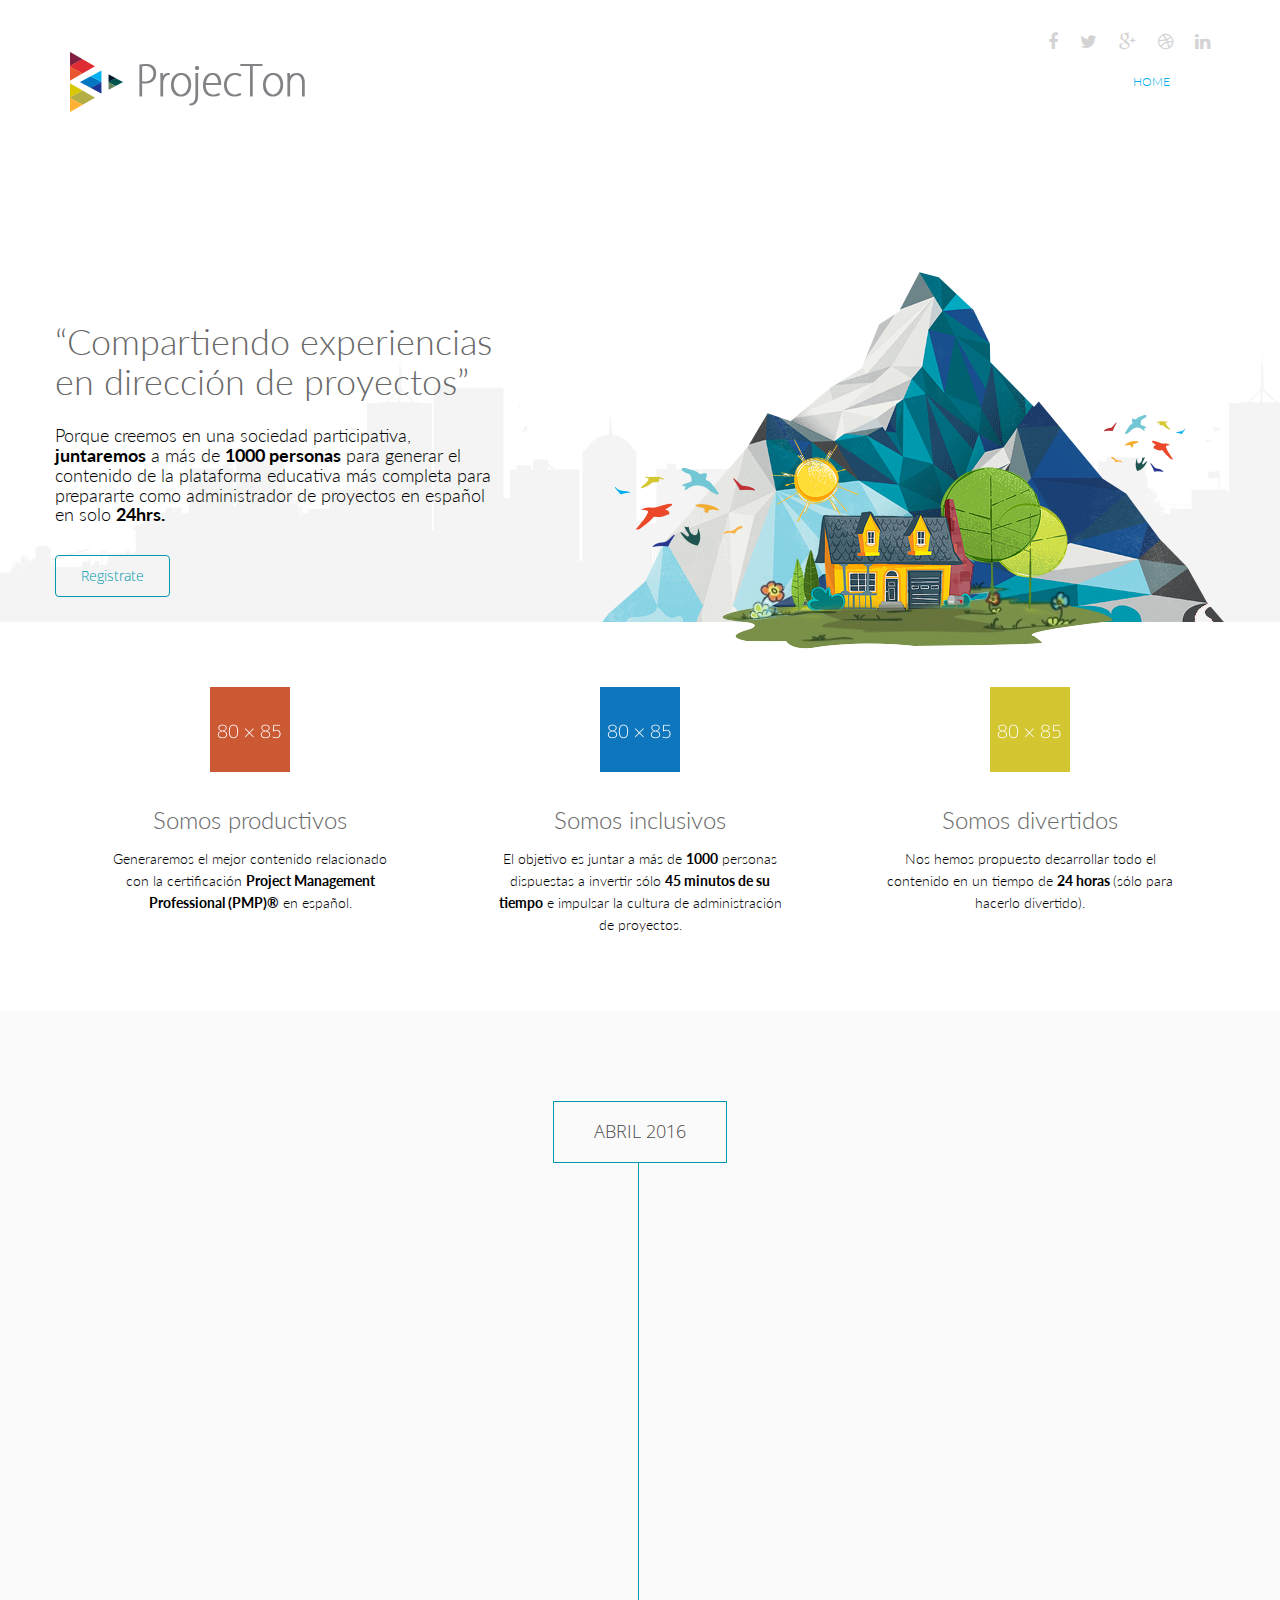
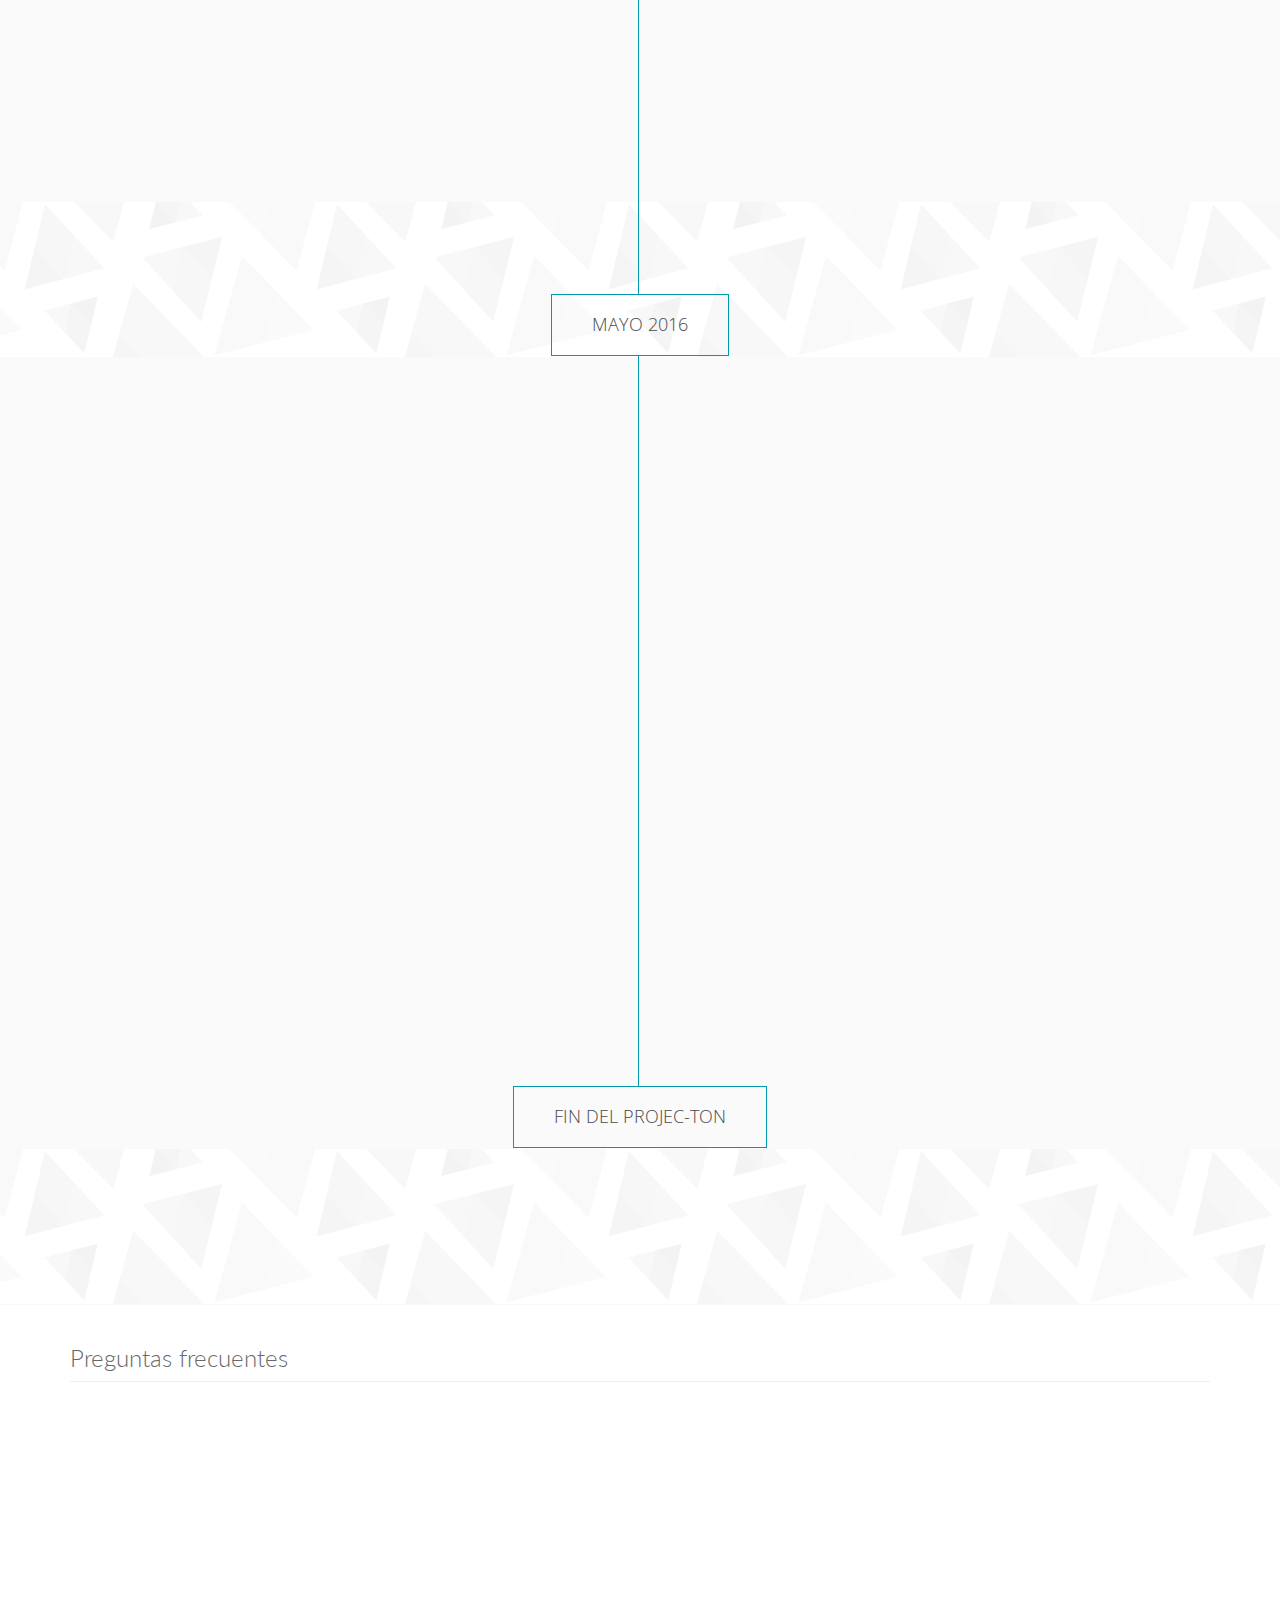
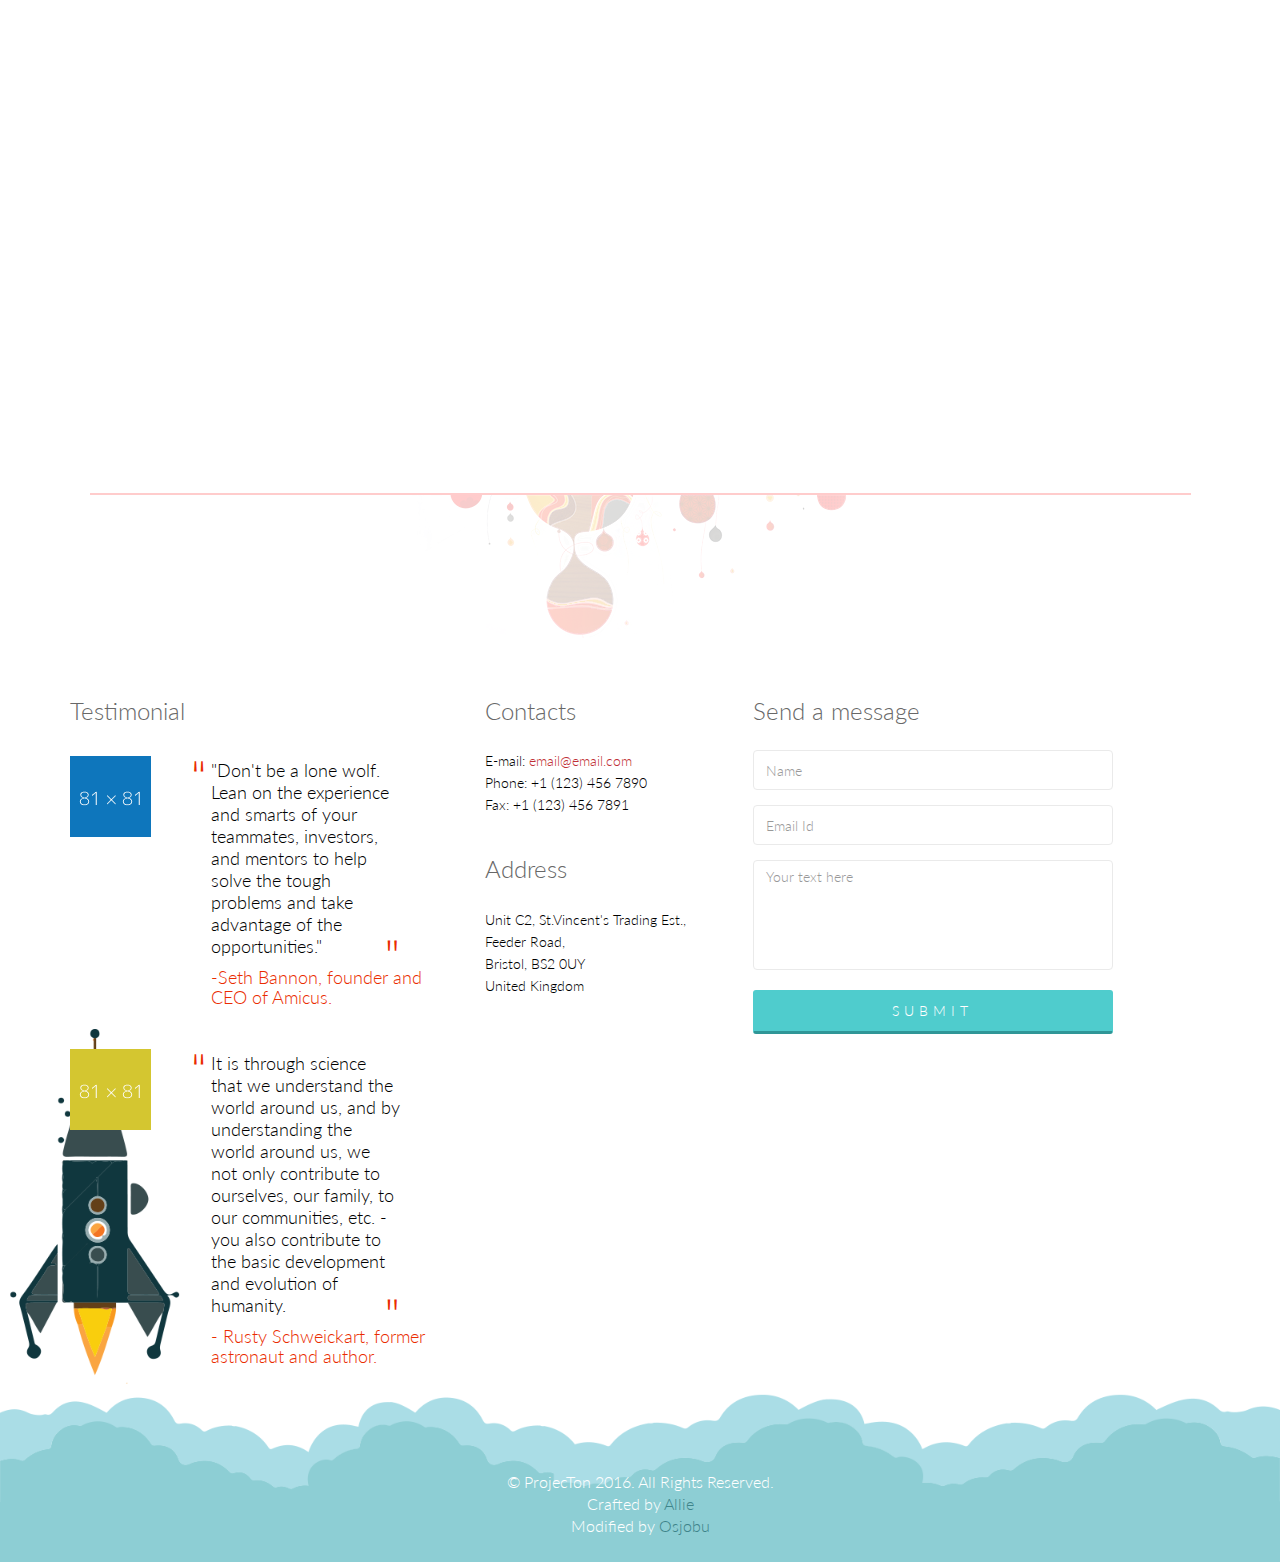
==== index.html @ 8c473dfb "Preparando la página inicial." ====
<!DOCTYPE html>
<html lang="en">
<head>
    <meta charset="utf-8">
    <meta name="viewport" content="width=device-width, initial-scale=1.0">
    <meta name="description" content="">
    <meta name="author" content="">
    
    <script>
  window.fbAsyncInit = function() {
    FB.init({
      appId      : '1522988117993830',
      xfbml      : true,
      version    : 'v2.5'
    });
  };
  (function(d, s, id){
     var js, fjs = d.getElementsByTagName(s)[0];
     if (d.getElementById(id)) {return;}
     js = d.createElement(s); js.id = id;
     js.src = "//connect.facebook.net/en_US/sdk.js";
     fjs.parentNode.insertBefore(js, fjs);
   }(document, 'script', 'facebook-jssdk'));
	</script>
	<!-- share -->
	<meta property="fb:app_id" content="1522988117993830"/> 
	<meta property="og:url" content="http://projecton.getsir.mx"/>
	<meta property="og:type" content="article" />
	<meta property="og:description" content="Porque creemos en una sociedad participativa, juntaremos a más de 1000 personas para generar el contenido de la plataforma educativa más completa para prepararte como administrador de proyectos en español en solo 24hrs." />
	<meta property="og:site_name" content="ProjecTon" />
	<meta property="og:title" content="ProjecTon Compartiendo experiencias en dirección de proyectos."/>
	<meta property="og:image" content="http://projecton.getsir.mx/images/logo.png" />
	
	<!-- Twitter Summary Card -->
	<meta name="twitter:card" content="summary_large_image"/>
	<meta name="twitter:site" content="@getsir">
	<meta name="twitter:creator" content="@getsir"/>
	<meta name="twitter:url" content="http://projecton.getsir.mx"/>
	<meta name="twitter:title" content="ProjecTon Compartiendo experiencias en dirección de proyectos."/>
	<meta name="twitter:description" content="Porque creemos en una sociedad participativa, juntaremos a más de 1000 personas para generar el contenido de la plataforma educativa más completa para prepararte como administrador de proyectos en español en solo 24hrs."/>
	<meta name="twitter:image" content="http://projecton.getsir.mx/images/logo.png"/>
    
    <title>ProjecTon</title>
    <link href="css/bootstrap.min.css" rel="stylesheet">
    <link href="css/font-awesome.min.css" rel="stylesheet">
    <link href="css/animate.min.css" rel="stylesheet"> 
    <link href="css/lightbox.css" rel="stylesheet"> 
	<link href="css/main.css" rel="stylesheet">
	<link href="css/responsive.css" rel="stylesheet">

    <!--[if lt IE 9]>
	    <script src="js/html5shiv.js"></script>
	    <script src="js/respond.min.js"></script>
    <![endif]-->       
    <link rel="shortcut icon" href="images/ico/favicon.ico">
    <link rel="apple-touch-icon-precomposed" sizes="144x144" href="images/ico/apple-touch-icon-144-precomposed.png">
    <link rel="apple-touch-icon-precomposed" sizes="114x114" href="images/ico/apple-touch-icon-114-precomposed.png">
    <link rel="apple-touch-icon-precomposed" sizes="72x72" href="images/ico/apple-touch-icon-72-precomposed.png">
    <link rel="apple-touch-icon-precomposed" href="images/ico/apple-touch-icon-57-precomposed.png">
</head><!--/head-->

<body>
<script>
  (function(i,s,o,g,r,a,m){i['GoogleAnalyticsObject']=r;i[r]=i[r]||function(){
  (i[r].q=i[r].q||[]).push(arguments)},i[r].l=1*new Date();a=s.createElement(o),
  m=s.getElementsByTagName(o)[0];a.async=1;a.src=g;m.parentNode.insertBefore(a,m)
  })(window,document,'script','https://www.google-analytics.com/analytics.js','ga');

  ga('create', 'UA-68054907-4', 'auto');
  ga('send', 'pageview');

</script>
	<header id="header">      
        <div class="container">
            <div class="row">
                <div class="col-sm-12 overflow">
                   <div class="social-icons pull-right">
                        <ul class="nav nav-pills">
                            <li><a href=""><i class="fa fa-facebook"></i></a></li>
                            <li><a href=""><i class="fa fa-twitter"></i></a></li>
                            <li><a href=""><i class="fa fa-google-plus"></i></a></li>
                            <li><a href=""><i class="fa fa-dribbble"></i></a></li>
                            <li><a href=""><i class="fa fa-linkedin"></i></a></li>
                        </ul>
                    </div> 
                </div>
             </div>
        </div>
        <div class="navbar navbar-inverse" role="banner">
            <div class="container">
                <div class="navbar-header">
                    <button type="button" class="navbar-toggle" data-toggle="collapse" data-target=".navbar-collapse">
                        <span class="sr-only">Toggle navigation</span>
                        <span class="icon-bar"></span>
                        <span class="icon-bar"></span>
                        <span class="icon-bar"></span>
                    </button>

                    <a class="navbar-brand" href="index.html">
                    	<h1><img src="images/logo.png" alt="logo"></h1>
                    </a>
                    
                </div>
                <div class="collapse navbar-collapse">
                    <ul class="nav navbar-nav navbar-right">
                        <li class="active"><a href="index.html">Home</a></li>
                        <!-- <li class="dropdown"><a href="#">Pages <i class="fa fa-angle-down"></i></a>
                            <ul role="menu" class="sub-menu">
                                <li><a href="aboutus.html">About</a></li>
                                <li><a href="aboutus2.html">About 2</a></li>
                                <li><a href="service.html">Services</a></li>
                                <li><a href="pricing.html">Pricing</a></li>
                                <li><a href="contact.html">Contact us</a></li>
                                <li><a href="contact2.html">Contact us 2</a></li>
                                <li><a href="404.html">404 error</a></li>
                                <li><a href="coming-soon.html">Coming Soon</a></li>
                            </ul>
                        </li>   -->                  
                        <!-- <li class="dropdown"><a href="blog.html">Blog <i class="fa fa-angle-down"></i></a>
                            <ul role="menu" class="sub-menu">
                                <li><a href="blog.html">Blog Default</a></li>
                                <li><a href="blogtwo.html">Timeline Blog</a></li>
                                <li><a href="blogone.html">2 Columns + Right Sidebar</a></li>
                                <li><a href="blogthree.html">1 Column + Left Sidebar</a></li>
                                <li><a href="blogfour.html">Blog Masonary</a></li>
                                <li><a href="blogdetails.html">Blog Details</a></li>
                            </ul>
                        </li> -->
                        <!-- <li class="dropdown"><a href="portfolio.html">Portfolio <i class="fa fa-angle-down"></i></a>
                            <ul role="menu" class="sub-menu">
                                <li><a href="portfolio.html">Portfolio Default</a></li>
                                <li><a href="portfoliofour.html">Isotope 3 Columns + Right Sidebar</a></li>
                                <li><a href="portfolioone.html">3 Columns + Right Sidebar</a></li>
                                <li><a href="portfoliotwo.html">3 Columns + Left Sidebar</a></li>
                                <li><a href="portfoliothree.html">2 Columns</a></li>
                                <li><a href="portfolio-details.html">Portfolio Details</a></li>
                            </ul>
                        </li>     -->                     
                        <!--  <li><a href="shortcodes.html ">Shortcodes</a></li>-->                    
                    </ul>
                </div>
               <!--   <div class="search">
                    <form role="form">
                        <i class="fa fa-search"></i>
                        <div class="field-toggle">
                            <input type="text" class="search-form" autocomplete="off" placeholder="Search">
                        </div>
                    </form>
                </div>-->
            </div>
        </div>
    </header>
    <!--/#header-->

    <section id="home-slider">
        <div class="container">
            <div class="row">
                <div class="main-slider">
                    <div class="slide-text">
                        <h1>“Compartiendo experiencias en dirección de proyectos”</h1>
                        <h3>Porque creemos en una sociedad participativa,  <strong>juntaremos</strong> a más de <strong>1000 personas</strong> para generar el contenido de la plataforma educativa más completa para prepararte como administrador de proyectos en español en solo <strong>24hrs.</strong></h3>
                        <a href="http://getsir.mx/go/projecton" target="_blank" class="btn btn-common">Registrate</a>
                    </div>
                    <img src="images/home/slider/hill.png" class="slider-hill" alt="slider image">
                    <img src="images/home/slider/house.png" class="slider-house" alt="slider image">
                    <img src="images/home/slider/sun.png" class="slider-sun" alt="slider image">
                    <img src="images/home/slider/birds1.png" class="slider-birds1" alt="slider image">
                    <img src="images/home/slider/birds2.png" class="slider-birds2" alt="slider image">
                </div>
            </div>
        </div>
        <div class="preloader"><i class="fa fa-sun-o fa-spin"></i></div>
    </section>
    <!--/#home-slider-->

    <section id="services">
        <div class="container">
            <div class="row">
                <div class="col-sm-4 text-center padding wow fadeIn" data-wow-duration="1000ms" data-wow-delay="300ms">
                    <div class="single-service">
                        <div class="wow scaleIn" data-wow-duration="500ms" data-wow-delay="300ms">
                            <img src="images/home/icon1.png" alt="">
                        </div>
                        <h2>Somos productivos</h2>
                        <p>Generaremos el mejor contenido relacionado con la certificación <strong>Project Management Professional (PMP)®</strong> en español.</p>
                    </div>
                </div>
                <div class="col-sm-4 text-center padding wow fadeIn" data-wow-duration="1000ms" data-wow-delay="600ms">
                    <div class="single-service">
                        <div class="wow scaleIn" data-wow-duration="500ms" data-wow-delay="600ms">
                            <img src="images/home/icon2.png" alt="">
                        </div>
                        <h2>Somos inclusivos</h2>
                        <p>El objetivo es juntar a más de <strong>1000</strong> personas dispuestas a invertir sólo <strong>45 minutos de su tiempo</strong> e impulsar la cultura de administración de proyectos.</p>
                    </div>
                </div>
                <div class="col-sm-4 text-center padding wow fadeIn" data-wow-duration="1000ms" data-wow-delay="900ms">
                    <div class="single-service">
                        <div class="wow scaleIn" data-wow-duration="500ms" data-wow-delay="900ms">
                            <img src="images/home/icon3.png" alt="">
                        </div>
                        <h2>Somos divertidos</h2>
                        <p>Nos hemos propuesto desarrollar todo el contenido en un tiempo de <strong>24 horas </strong>(sólo para hacerlo divertido).</p>
                    </div>
                </div>
            </div>
        </div>
    </section>
    <!--/#services-->


	<section id="action" class="responsive">
        <div class="vertical-center">
             <div class="container">
					<div class="row">
	                <div class="timeline-blog overflow padding-top">
	                    <div class="timeline-date text-center">
	                        <a href="#" class="btn btn-common uppercase">ABRIL 2016</a>
	                    </div>
	                    <div class="timeline-divider overflow padding-bottom">
	                        <div class="col-sm-6 padding-right arrow-right wow fadeInLeft animated animated" data-wow-duration="1000ms" data-wow-delay="300ms" style="visibility: visible; animation-duration: 1000ms; animation-delay: 300ms; animation-name: fadeInLeft;">
	                            <div class="single-blog timeline">
	                                <div class="single-blog-wrapper">
	                                    <div class="post-thumb">
	                                        <img src="images/blog/timeline/1.jpg" class="img-responsive" alt="">
	                                        <div class="post-overlay">
	                                           <span class="uppercase"><a href="#">14 <br><small>Feb</small></a></span>
	                                       </div>
	                                    </div>
	                                </div>
	                                <div class="post-content overflow">
	                                    <h2 class="post-title bold"><a  href="http://getsir.mx/go/projecton" target="_blank">1.- REALIZA TU REGISTRO.</a></h2>
	                                    <h3 class="post-author">Registrate.</h3>
	                                    <p>Es necesario que te registres para contabilizar a todos los participantes y poder hacer que este evento sea extraordinario.</p>
	                                    <p>El registro lo puedes realizar apartir del <strong>15 al 30 de Abril</strong> del 2016.</p>
	                                    <!-- <a href="#" class="read-more">View More</a> -->
	                                    <div class="post-bottom overflow">
	                                    	<h3 class="post-author"><a href="http://getsir.mx/go/projecton" target="_blank">Utiliza el formulario de registro.</a></h3>
	                                    </div>
	                                </div>
	                            </div>
	                        </div>
	                        <div class="col-sm-6 padding-left padding-top arrow-left wow fadeInRight animated animated" data-wow-duration="1000ms" data-wow-delay="300ms" style="visibility: visible; animation-duration: 1000ms; animation-delay: 300ms; animation-name: fadeInRight;">
	                            <div class="single-blog timeline">
	                                <div class="single-blog-wrapper">
	                                    <div class="post-thumb">
	                                        <img src="images/blog/timeline/2.jpg" class="img-responsive" alt="">
	                                        <div class="post-overlay">
	                                           <span class="uppercase"><a href="#">14 <br><small>Feb</small></a></span>
	                                       </div>
	                                    </div>
	                                </div>
	                                <div class="post-content overflow">
	                                    <h2 class="post-title bold">2.- REVISA TU CORREO ELECTRÓNICO.</h2>
	                                    <h3 class="post-author">Investiga y prepara tu tema.</h3>
	                                    <p>Por medio del correo electrónico que proporcionaste, recibiras la <strong>asignación de tu tema</strong>. </p>
	                                    <p>No te preocupes, los temas son muy cortos ya que somos una comunidad muy grande y no necesitarás más de 45 minutos para <strong>investigarlo</strong>, <strong>resumirlo</strong> y <strong>desarrollarlo</strong> con tus propias palabras.</p>
	                                    <div class="post-bottom overflow">
											<a href="#" class="read-more">Aquí puedes consultar todos los temas.</a>
	                                    </div>
	                                </div>
	                            </div>
	                        </div>
	                        <!-- <div class="col-sm-6 padding-right arrow-right wow fadeInLeft animated animated" data-wow-duration="1000ms" data-wow-delay="300ms" style="visibility: visible; animation-duration: 1000ms; animation-delay: 300ms; animation-name: fadeInLeft;">
	                            <div class="single-blog timeline">
	                                <div class="single-blog-wrapper">
	                                    <div class="post-thumb">
	                                        <iframe src="https://player.vimeo.com/video/95995577"></iframe>
	                                    </div>
	                                </div>
	                                <div class="post-content overflow">
	                                    <h2 class="post-title bold"><a href="blogdetails.html">Advanced business cards design</a></h2>
	                                    <h3 class="post-author"><a href="#">Posted by micron News</a></h3>
	                                    <p>Duis autem vel eum iriure dolor in hendrerit in vulputate velit esse molestie consequat, vel illum dolore eu feugiat nulla facilisis at vero eros et accumsan et iusto odio dignissim qui blandit praesent luptatum zzril delenit augue duis dolore te feugait nulla facilisi. Nam liber [...]</p>
	                                    <a href="#" class="read-more">View More</a>
	                                    <div class="post-bottom overflow">
	                                        <span class="post-date pull-left">February 11, 2014</span>
	                                        <span class="comments-number pull-right"><a href="#">3 comments</a></span>
	                                    </div>
	                                </div>
	                            </div>
	                        </div>-->
	                    </div>
	                </div>
	                <div class="timeline-blog overflow">
	                    <div class="timeline-date text-center">
	                        <a href="" class="btn btn-common uppercase">MAYO 2016</a>
	                    </div>
	                    <div class="timeline-divider overflow padding-bottom">
	                        <div class="col-sm-6 padding-right arrow-right wow fadeInLeft animated" data-wow-duration="1000ms" data-wow-delay="300ms" style="visibility: hidden; animation-duration: 1000ms; animation-delay: 300ms; animation-name: none;">
	                            <div class="single-blog timeline">
	                                <div class="single-blog-wrapper">
	                                    <div class="post-thumb">
	                                        <img src="images/blog/timeline/3.jpg" class="img-responsive" alt="">
	                                        <div class="post-overlay">
	                                           <span class="uppercase"><a href="#">14 <br><small>Feb</small></a></span>
	                                       </div>
	                                    </div>
	                                </div>
	                                <div class="post-content overflow">
	                                    <h2 class="post-title bold">3.- REALIZA UNA SIMULACIÓN</h2>
	                                    <h3 class="post-author">Preparate.</h3>
	                                    <p>Por medio del correo electrónico se te proporcionará una url que te permitirá ingresar en los campos correspondientes tu investigación.</strong>. </p>
	                                    <p>Esto es para que el día de la carga de información por todos los participantes puedan hacerlo en el menor tiempo posible. <strong>Recuerda que nuestro reto es hacerlo en 24 horas.</strong></p>
	                                    <div class="post-bottom overflow">
											<a href="#" class="read-more">Platicame más.</a>
	                                    </div>
	                                </div>
	                            </div>
	                        </div>
	                        <div class="col-sm-6 padding-left padding-top arrow-left wow fadeInRight animated" data-wow-duration="1000ms" data-wow-delay="300ms" style="visibility: hidden; animation-duration: 1000ms; animation-delay: 300ms; animation-name: none;">
	                            <div class="single-blog timeline">
	                                <div class="single-blog-wrapper">
	                                    <div class="post-thumb">
	                                        <img src="images/blog/timeline/4.jpg" class="img-responsive" alt="">
	                                        <div class="post-overlay">
	                                           <span class="uppercase"><a href="#">14 <br><small>Feb</small></a></span>
	                                       </div>
	                                    </div>
	                                </div>
	                               <div class="post-content overflow">
	                                    <h2 class="post-title bold">4.- EL GRAN DÍA LELGO.</h2>
	                                    <h3 class="post-author">Registra tu trabajo en la plataforma.</h3>
	                                    <p>En este momento el tiempo empezará a correr y la plataforma estará abierta para que registres tu trabajo justo como lo hiciste en la simulación.</p>
	                                    <p>Ahora es momento de celebrar y pasar a la historia.</p>
	                                    <div class="post-bottom overflow">
											<a href="#" class="read-more">Ahora formas parte de la comunidad más importante de administración de proyectos en español.</a>
	                                    </div>
	                                </div>
	                            </div>
	                        </div>
	                    </div>
	                    <div class="timeline-date text-center">
	                        <a href="#" class="btn btn-common">FIN DEL PROJEC-TON</a>
	                    </div>
	                </div>
            </div>
            </div>
        </div>
   </section>
   
   
    <section id="action" class="responsive">
        <div class="vertical-center">
             <div class="container">
                <div class="row">
                    <div class="action take-tour">
                        <div class="col-sm-7 wow fadeInLeft" data-wow-duration="500ms" data-wow-delay="300ms">
                            <h1 class="title">Little things make big things happen</h1>
                            <p>A responsive, retina-ready &amp; wide multipurpose template.</p>
                        </div>
                        <div class="col-sm-5 text-center wow fadeInRight" data-wow-duration="500ms" data-wow-delay="300ms">
                            <div class="tour-button">
                                <a href="http://getsir.mx/go/projecton" target="_blank" class="btn btn-common">QUIERO UNIRME</a>
                             </div>
                        </div>
                    </div>
                </div>
            </div>
        </div>
   </section>
    <!--/#action-->

    <section id="features">
        <div class="container">
        <div id="feature-container">
                <div class="row">
                    <div class="col-md-12">
                        <h2 class="page-header">Preguntas frecuentes</h2>
                    </div>
                    <div class="col-sm-3 wow fadeInUp animated" data-wow-duration="500ms" data-wow-delay="300ms" style="visibility: visible; animation-duration: 500ms; animation-delay: 300ms; animation-name: fadeInUp;">
                        <div class="feature-inner">
                            <div class="icon-wrapper">
                                <i class="fa fa-2x fa-comments-o"></i>
                            </div>
                            <h2>¿Necesito estar certificado como PMP®?</h2>
                            <p><strong>No,</strong> por eso te queremos ayudar y cuando te certifiques avisanos!</p>
                        </div>
                    </div>
                    <div class="col-sm-3 wow fadeInUp animated" data-wow-duration="500ms" data-wow-delay="600ms" style="visibility: visible; animation-duration: 500ms; animation-delay: 600ms; animation-name: fadeInUp;">
                        <div class="feature-inner">
                            <div class="icon-wrapper">
                                <i class="fa fa-2x fa-comments-o"></i>
                            </div>
                            <h2>Yo ya estoy certificado ¿puedo participar?</h2>
                            <p><strong>Por supuesto,</strong> necesitamos gente como tu que tiene la experiencia y que desea aportar conocimientos.</p>
                        </div>
                    </div>
                    <div class="col-sm-3 wow fadeInUp animated" data-wow-duration="500ms" data-wow-delay="900ms" style="visibility: visible; animation-duration: 500ms; animation-delay: 900ms; animation-name: fadeInUp;">
                        <div class="feature-inner">
                            <div class="icon-wrapper">
                                <i class="fa fa-2x fa-comments-o"></i>
                            </div>
                            <h2>¿Cuánto cuesta registarme?</h2>
                            <p><strong>Es gratis,</strong> lo importante es generar una comunidad activa realacionada con la administración de proyectos.</p>
                        </div>
                    </div>
                    <div class="col-sm-3 wow fadeInUp animated" data-wow-duration="500ms" data-wow-delay="1200ms" style="visibility: visible; animation-duration: 500ms; animation-delay: 1200ms; animation-name: fadeInUp;">
                        <div class="feature-inner">
                            <div class="icon-wrapper">
                                <i class="fa fa-2x fa-star-o"></i>
                            </div>
                            <h2>¿Recibiré reconocimiento?</h2>
                            <p><strong>Claro que sí</strong> para eso pedimos tus datos. Tu trabajo llevara tu nombre y serás parte de la comunidad.</p>
                        </div>
                    </div>                        
                </div>
            </div>
        </div>
    </section>
     <!--/#features-->

    <section id="clients">
        <div class="container">
            <div class="row">
                <div class="col-sm-12">
                    <div class="clients text-center wow fadeInUp" data-wow-duration="500ms" data-wow-delay="300ms">
                        <p><img src="images/home/clients.png" class="img-responsive" alt=""></p>
                        <h1 class="title">Conoce a detalle que es <strong>ProjecTon</strong></h1>
                        <p>"You should make something. You should bring something into the world that wasn't in the world before. It doesn't matter what it is. It doesn't matter if it's a table or a film or gardening-everyone should create. You should do something, then sit back and say, 'I did that." - Ricky Gervais.</p>
                    </div>
                    <!-- 
                    <div class="clients-logo wow fadeIn" data-wow-duration="1000ms" data-wow-delay="600ms">
                        <div class="col-xs-3 col-sm-2">
                            <a href="#"><img src="images/home/client1.png" class="img-responsive" alt=""></a>
                        </div>
                        <div class="col-xs-3 col-sm-2">
                            <a href="#"><img src="images/home/client2.png" class="img-responsive" alt=""></a>
                        </div>
                         <div class="col-xs-3 col-sm-2">
                            <a href="#"><img src="images/home/client3.png" class="img-responsive" alt=""></a>
                        </div>
                         <div class="col-xs-3 col-sm-2">
                            <a href="#"><img src="images/home/client4.png" class="img-responsive" alt=""></a>
                        </div>
                         <div class="col-xs-3 col-sm-2">
                            <a href="#"><img src="images/home/client5.png" class="img-responsive" alt=""></a>
                        </div>
                         <div class="col-xs-3 col-sm-2">
                            <a href="#"><img src="images/home/client6.png" class="img-responsive" alt=""></a>
                        </div>
                    </div> -->
                </div>
            </div>
        </div>
     </section>
    <!--/#clients-->

    <footer id="footer">
        <div class="container">
            <div class="row">
                <div class="col-sm-12 text-center bottom-separator">
                    <img src="images/home/under.png" class="img-responsive inline" alt="">
                </div>
                <div class="col-md-4 col-sm-6">
                    <div class="testimonial bottom">
                        <h2>Testimonial</h2>
                        <div class="media">
                            <div class="pull-left">
                                <a href="#"><img src="images/home/profile1.png" alt=""></a>
                            </div>
                            <div class="media-body">
                                <blockquote>"Don't be a lone wolf. Lean on the experience and smarts of your teammates, investors, and mentors to help solve the tough problems and take advantage of the opportunities."</blockquote>
                                <h3><a>-Seth Bannon, founder and CEO of Amicus.</a></h3>
                            </div>
                         </div>
                        <div class="media">
                            <div class="pull-left">
                                <a href="#"><img src="images/home/profile2.png" alt=""></a>
                            </div>
                            <div class="media-body">
                                <blockquote>It is through science that we understand the world around us, and by understanding the world around us, we not only contribute to ourselves, our family, to our communities, etc. - you also contribute to the basic development and evolution of humanity.</blockquote>
                                <h3><a href="">- Rusty Schweickart, former astronaut and author.</a></h3>
                            </div>
                        </div>   
                    </div> 
                </div>
                <div class="col-md-3 col-sm-6">
                    <div class="contact-info bottom">
                        <h2>Contacts</h2>
                        <address>
                        E-mail: <a href="mailto:someone@example.com">email@email.com</a> <br> 
                        Phone: +1 (123) 456 7890 <br> 
                        Fax: +1 (123) 456 7891 <br> 
                        </address>

                        <h2>Address</h2>
                        <address>
                        Unit C2, St.Vincent's Trading Est., <br> 
                        Feeder Road, <br> 
                        Bristol, BS2 0UY <br> 
                        United Kingdom <br> 
                        </address>
                    </div>
                </div>
                <div class="col-md-4 col-sm-12">
                    <div class="contact-form bottom">
                        <h2>Send a message</h2>
                        <form id="main-contact-form" name="contact-form" method="post" action="sendemail.php">
                            <div class="form-group">
                                <input type="text" name="name" class="form-control" required="required" placeholder="Name">
                            </div>
                            <div class="form-group">
                                <input type="email" name="email" class="form-control" required="required" placeholder="Email Id">
                            </div>
                            <div class="form-group">
                                <textarea name="message" id="message" required="required" class="form-control" rows="8" placeholder="Your text here"></textarea>
                            </div>                        
                            <div class="form-group">
                                <input type="submit" name="submit" class="btn btn-submit" value="Submit">
                            </div>
                        </form>
                    </div>
                </div>
                <div class="col-sm-12">
                    <div class="copyright-text text-center">
                        <p>&copy; ProjecTon 2016. All Rights Reserved.</p>
                        <p>Crafted by <a target="_blank" href="http://designscrazed.org/">Allie</a></p>
                        <p>Modified by <a target="_blank" href="http://getsir.mx/go/josafat">Osjobu</a></p>
                    </div>
                </div>
            </div>
        </div>
    </footer>
    <!--/#footer-->

    <script type="text/javascript" src="js/jquery.js"></script>
    <script type="text/javascript" src="js/bootstrap.min.js"></script>
    <script type="text/javascript" src="js/lightbox.min.js"></script>
    <script type="text/javascript" src="js/wow.min.js"></script>
    <script type="text/javascript" src="js/main.js"></script>   
</body>
</html>
---- css/main.css ----
/*
  Theme Name: Triangle
  Theme Uri: http://designscrazed.org/
  Author: Allie
  Author Uri: http://designscrazed.org/
  Description: Creative Site Template
  Version: 1.1
  */

  @import url(http://fonts.googleapis.com/css?family=Lato:100,300,400,700);
  @import url(http://fonts.googleapis.com/css?family=Open+Sans:300italic,400italic,600italic,700italic,400,300,600,700);
  @import url(http://fonts.googleapis.com/css?family=Noto+Sans:400,700);

  body {
    background: #fff;
    font-family: 'Lato', sans-serif;
    font-weight: 300;
    font-size: 14px;
    line-height: 22px;
    color: #000;
  }

  html {
    height: 100%;
  }


  a{
    color:#C03035;
  }

  a:hover {
    outline: none;
    text-decoration:none;
    color:#4fcccd;
  }

  a:focus {
    outline:none;
    outline-offset: 0;
  }

  a {
    -webkit-transition: 300ms;
    -moz-transition: 300ms;
    -o-transition: 300ms;
    transition: 300ms;
  }


  ul {
    list-style: none;
  }

  h1, h2, h3, h4, h5, h6 {
    font-family: 'Lato', sans-serif;
    font-weight: 300;
  }

  h1{
    color: #686868;
  }

  h2{
    font-size: 24px;
    color: #686868;
  }

  h3{
    font-size: 18px;
  }

  .overflow{
    overflow: hidden;
  }

  .uppercase{
    text-transform: uppercase;
  }

  .btn-common {
    font-size: 14px;
    color: #0099ae;
    border: 1px solid #0099ae;
    font-family: 'Open Sans', sans-serif;
    font-weight: 300;
    padding: 10px 25px;
  }

  #action .col-sm-5{
    position: absolute;

    top: 0;
    height: 100%;
    right: 0;
  }


  .btn-common:hover, 
  .btn-common:focus{
    outline: none;
    background: none;
    box-shadow: none;
    color: #01707f;
    border-color:#01707f;
  }

  .align-right{
    text-align: right;
  }

  .inline{
    display: inline-block;
  }

  .padding{
    padding: 65px 0;
  }

  .padding-bottom{
    padding-bottom: 65px;
  }

  .padding-top{
    padding-top: 90px;
  }

  .padding-right{
    padding-right: 80px;
  }

  .padding-left{
    padding-left: 80px;
  }

  .margin-bottom{
    margin-bottom: 35px;
  }

     .carousel-indicators.visible-xs {
      height: 20px;
      margin: 0;
      padding: 0;
      position: absolute;
      top: -35px;
      width: 100%;
      left: 0;
    }

  .carousel-indicators.visible-xs li {
    border-color: #D29948;
    border-width: 2px;
    height: 12px;
    margin: 0 5px 0 0;
    width: 12px;
  }

  .carousel-indicators.visible-xs li.active {
    background: rgba(210, 153, 72, 0.7);
  }


/*************************
*******Header******
**************************/


#header{
  margin-bottom: 0;
  padding: 30px 0 60px 0;
}

#header .navbar-inverse .container{
  position: relative;
}

.search{
  position: absolute;
  top: 20px;
  right: 0;
  z-index: 1;
}

.search i{
  color: #00aeef;
  cursor: pointer;
  position: absolute;
  right: 10px;
  top: 2px;
}

.field-toggle{
  position: relative;
  top: 30px;
  right: 15px;
  display: none;
  height: 50px;
}

.search-form{
  padding-left: 10px;
  height: 40px;
  font-size: 18px;
  color: #818285;
  font-weight: 300;
  outline: none;
  border: 1px solid #00aeef;
  margin-top: 20px;
  border-radius: 4px;
}

.social-icons ul li{
  padding: 0 10px;

}

.social-icons ul li:last-child{
  padding-right: 0;

}

.social-icons ul li a{
  font-size: 18px;
  color: #d3d3d3;
  padding: 0;
}

.social-icons ul li a:hover .fa-facebook {
  color:#0884d5;
}

.social-icons ul li a:hover .fa-twitter {
  color:#2AA7DC;
}

.social-icons ul li a:hover .fa-google-plus {
  color:#A22523;
}

.social-icons ul li a:hover .fa-dribbble {
  color:#E94989;
}

.social-icons ul li a:hover .fa-linkedin {
  color:#006DC0;
}

.social-icons ul li a:hover,
.social-icons ul li a:focus{  
  background: none;
}

#header .navbar {
  background: #fff;
  border: 0;
  margin-bottom: 0;
}

#header .navbar-toggle{
  margin-top: 20px;
}

#header .navbar-brand{
  padding: 0;
  margin-left: 0;
}

#header .navbar-brand h1{
  padding: 0;
  margin: 0;
}

#header .navbar-nav.navbar-right >li:last-child{
  margin-right: 20px;
}

#header .navbar-nav.navbar-right >li a {
  color: #000;
  font-size: 12px;
  padding: 20px;
  text-transform: uppercase;
  font-weight: 300;
}


#header .navbar-inverse .navbar-nav  li.active > a,  
#header .navbar-inverse .navbar-nav  li.active > a:focus, 
#header .navbar-nav.navbar-right li > a:hover,
.navbar-inverse .navbar-nav > .open > a {
  background-color: inherit;
  border: 0;
  color: #00aeef;
}

#header .navbar-inverse .navbar-nav  li a:hover{
  color: #00aeef;
}


/*  Dropdown menu*/

ul.sub-menu {
  display: none;
  list-style: none;
  padding: 0;
  margin: 0;
}

#header .navbar-nav li ul.sub-menu li a{
  color: #818285;
  padding: 5px 0;
  font-size: 13px;
  display: block;
  text-transform: capitalize;
}

#header .navbar-nav li ul.sub-menu li .active{
  background: #00aeef;
  color: #fff;
  position: relative;
}

#header .navbar-nav li ul.sub-menu li .active i{
  position: absolute;
  font-size: 56px;
  top: -13px;
  color: #0884d5;
}

#header .navbar-nav li ul.sub-menu li .active .fa-angle-right{
  left: -3px;
}

#header .navbar-nav li ul.sub-menu li .active .fa-angle-left{
  right: -3px;
}

#header .navbar-nav li ul.sub-menu li a:hover,
#header .navbar-nav li ul.sub-menu li a:focus{
  background: #00aeef;
  color: #fff;
}

.fa-angle-down{
  padding-left: 5px; 
}

.scaleIn {
  -webkit-animation-name: scaleIn;
  animation-name: scaleIn;
}

@-webkit-keyframes scaleIn {
  0% {
    opacity: 0;
    -webkit-transform: scale(0);
    transform: scale(0);
  }

  100% {
    opacity: 1;
    -webkit-transform: scale(1);
    transform: scale(1);
  }
}

@keyframes scaleIn {
  0% {
    opacity: 0;
    -webkit-transform: scale(0);
    -ms-transform: scale(0);
    transform: scale(0);
  }

  100% {
    opacity: 1;
    -webkit-transform: scale(1);
    -ms-transform: scale(1);
    transform: scale(1);
  }
}


/*************************
*******Footer******
**************************/

#footer {
  padding-bottom: 10px;
  background-image: url(../images/home/footer.png);
  background-repeat: repeat-x;
  background-position: bottom;
  background-size: contain;
}

#footer h1{
  margin-bottom: 65px;
  margin-top: 36px;
}

#footer .bottom-separator {
  margin-bottom: 60px;
}

#message {
  height: 110px;
  resize: none;
}

.bottom > h2 {
  margin-top: 0;
  margin-bottom: 26px;
}

.bottom .media-body h3 {
  margin-top: 0;
  padding-left: 25px;
}

.bottom .media-body h3 a{
  color: #ea2c00;
}

.testimonial .media{
  margin-top: 0;
  margin-bottom: 25px;
}

.testimonial .media>.pull-left{
  margin-right: 25px;
}

.testimonial .media>.pull-left img{
  margin-top: 6px;
}

.testimonial .media .media-body blockquote{
  padding-left: 25px;
  padding-right: 30px;
  position: relative;
  border-left: 0;
  margin-bottom: 0;
}

.testimonial .media .media-body blockquote:before{
  position: absolute;
  left: 5px;
  top: 8px;
  content: '"';
  font-size: 40px;
  color: #ea2c00;
  font-family: 'Noto Sans', sans-serif;
  transform:rotate(180deg);
  -ms-transform:rotate(180deg); /* IE 9 */
  -webkit-transform: rotate(180deg); /* Opera, Chrome, and Safari */
  line-height: 0;
}

.testimonial .media .media-body blockquote:after{
  position: absolute;
  right: 30px;
  bottom: 14px;
  content: '"';
  font-size: 40px;
  color: #ea2c00;
  font-family: 'Noto Sans', sans-serif;
  line-height: 0;
}

.contact-info.bottom {
  padding-left: 25px;
}

.bottom > address {
  line-height: 22px;
  margin-bottom: 40px;
}

.form-control {
  border: 1px solid #eaeaea;
  font-weight: 300;
  outline: none;
  box-shadow: none;
  height: 40px;
}

.form-control:hover, 
.form-control:focus{
  border-color: #4fcccd;
  outline: none;
  box-shadow: none;
}

.btn-submit {
  width: 100%;
  background-color: #4fcccd;
  color: #fff;
  font-size: 14px;
  font-weight: 300;
  letter-spacing: 5px;
  text-transform: uppercase;
  border-radius: 3px;
  margin-top: 5px;
  border-bottom: 3px solid #2f9697;
  box-shadow: none;
  padding: 10px;
}

.btn-submit:hover, 
.btn-submit:focus{
  color: #fff;
  outline: none;
  box-shadow: none;
  opacity: .8;
}

.copyright-text{
  margin-top: 70px;
  color: #fff;
  font-size: 16px;  
  padding-bottom: 15px;
}

.copyright-text a {
  color: #3e848a
}

.copyright-text p {
  margin-bottom: 0;
}

/*************************
*******Home Page******
**************************/
#home-slider {
  background: url(../images/home/slider-bg.png) 0 100% repeat-x;
  position: relative;
}

#home-slider .main-slider {
  position: relative;
  height: 450px;
}

#home-slider .slide-text{
  position: absolute;
  top: 50px;
  left: 0;
  width: 450px;
}

.animate-in .slide-text {
  -webkit-animation: fadeInLeftBig 700ms cubic-bezier(0.190,1.000,0.220,1.000) 200ms both;
  animation: fadeInLeftBig 700ms cubic-bezier(0.190,1.000,0.220,1.000) 200ms both;
}

#home-slider .slider-hill {
  position: absolute;
  right: 0;
  bottom: 0;
}

.animate-in .slider-hill {
  -webkit-animation: bounceInDown 1000ms ease-in-out 200ms both;
  animation: bounceInDown 1000ms ease-in-out 200ms both;
}

#home-slider .slider-house {
  position: absolute;
  right: 110px;
  bottom: -30px;
}

.animate-in .slider-house {
  -webkit-animation: bounceInDown 500ms ease-in-out 800ms both;
  animation: bounceInDown 500ms ease-in-out 800ms both;
}

#home-slider .slider-sun {
  position: absolute;
  right: 365px;
  bottom: 100px;
}

.animate-in .slider-sun {
  -webkit-animation: scaleIn 500ms ease-in-out 1200ms both;
  animation: scaleIn 500ms ease-in-out 1200ms both;
}

#home-slider .slider-birds1 {
  position: absolute;
  right: 470px;
  bottom: 75px;
}

.animate-in .slider-birds1 {
  -webkit-animation: fadeInLeft 500ms ease-in-out 1200ms both;
  animation: fadeInLeft 500ms ease-in-out 1200ms both;
}

#home-slider .slider-birds2 {
  position: absolute;
  right: 40px;
  bottom: 150px;
}

.animate-in .slider-birds2 {
  -webkit-animation: fadeInRight 500ms ease-in-out 1200ms both;
  animation: fadeInRight 500ms ease-in-out 1200ms both;
}


#home-slider h1{
  margin-top: 100px;
  margin-bottom: 25px;
}

#home-slider .btn-common {
  margin-top: 20px;
}

#home-slider .preloader {
  position: absolute;
  left: 0;
  top: 0;
  bottom: -30px;
  right: 0;
  background: #fafafa;
  text-align: center;
}

#home-slider .preloader > i {
  font-size: 48px;
  height: 48px;
  line-height: 48px;
  color: #00aeef;
  position: absolute;
  left: 50%;
  margin-left: -24px;
  top: 50%;
  margin-top: -24px;
}

#action {
  background-image: url(../images/home/tour-bg.png);
  background-color: #fbfafa;
  background-repeat: repeat-x;
  height: 157px;
  background-position: center;
  display: table;
  position: static;
  width: 100%;
}

.vertical-center{
  display: table-cell;
  vertical-align: middle;
  width: 100%;
  position: statice;
}


.single-service{
  overflow: hidden;
  display: block;
}

.single-service img {
  margin-bottom: 35px;
}

.single-service .fold {
  margin-bottom: 35px;
}

.single-service h2 {
  margin-top: 0;
  margin-bottom: 15px;
}

.single-service p {
  padding: 0 48px;
}

.action h1{
  margin-top: 0;
}

.action p{
  font-size: 18px;
  margin-bottom: 0;
  font-weight: 300;
}

.action .btn-common{
  margin-top: 55px;
  float: left;
}

.title {
  color: #404040;
  font-weight: 300;
}

.single-features {
  overflow: hidden;
  padding-top: 65px;
  padding-bottom: 40px;
}

.single-features .col-sm-6 {
  margin-top: 50px;
}

.single-features:last-child {
  padding-bottom: 95px;
  padding-top: 0;
}

.single-features h2{
  margin-bottom: 15px;
}

#clients{
  padding-bottom: 45px;
}

.clients {
  margin-bottom: 45px;
}

.clients img {
  display: inline-block;
}

.clients-logo {
  overflow: hidden;
  margin-bottom: 10px;
}



/*************************
*******About Us Page******
**************************/

#action , 
#page-breadcrumb{
  position: relative;
}

#page-breadcrumb {
  background-image: url(../images/home/tour-bg.png);
  background-color: #fbfafa;
  background-repeat: repeat-x;
  height: 130px;
  background-position: center;
  display: table;
  position: static;
  width: 100%;
}

#team {
  padding: 85px 0;
}

#team-carousel {
  margin-top: 80px;
}

#company-information .padding-top{
  padding-top: 172px;
  
}

.single-service img {
  height: 85px;
}

.tour-button {
  background-image: url(../images/home/tour-icon2.png);
  height: 100%;
  background-repeat: no-repeat;
  position: absolute;
  width: 100%;
  left: 0;
  background-position: 151px 4px;
}

.about-image {
  padding:90px 90px 0;
}

.team-single {
  position: relative;
}

.person-thumb {
  position: relative;
}

.person-thumb img {
}


.social-profile {
  background: none repeat scroll 0 0 rgba(137, 97, 46, 0.8);
  display: none;
  position: absolute;
  text-align: center;
  top: 0;
    -webkit-transition: all 0.9s ease;
  -moz-transition: all 0.9s ease;
  -ms-transition: all 0.9s ease;
  -o-transition: all 0.9s ease;
  transition: all 0.9s ease;transition: all 0.9s ease 0s;
  width: 100%;
  height: 100%;
}

.team-single:hover .social-profile{
  background:rgba(112, 35, 64, 0.9);
  display: block;
  -webkit-animation: fadeInUp 400ms;
  animation: fadeInUp 400ms;
  -webkit-transition: all 0.9s ease;
  -moz-transition: all 0.9s ease;
  -ms-transition: all 0.9s ease;
  -o-transition: all 0.9s ease;
  transition: all 0.9s ease;
}

.social-profile .nav-pills {
  display: inline-block;
  margin-top: -26px;
  padding: 0;
  position: relative;
  top: 50%;
}

.social-profile .nav-pills li {
  display: inline-block;
  margin: 0 5px;
}

.social-profile .nav-pills li a {
  color: #fff;
  border: 1px solid #fff;
  width: 40px;
  height: 40px;
  line-height: 40px;
  text-align: center;
  padding: 0;
  border-radius: 40px;
  -webkit-transition: all 0.9s ease;
  transition: all 0.9s ease;
}

.social-profile .nav-pills li a:hover {
  color: #702340;
  border-color: #702340;
}

.person-info h2 {
  font-weight: 300;
  margin-bottom: 5px;
}

.person-info h3 {
  font-size: 16px;
  color: #686868;
  font-weight: 300;
  margin-top: 0;
  margin-bottom: 0;
}

.team-carousel-control {
  position: absolute;
  top: 36%;
  width: 13px;
  height: 16px;
  text-indent: -9999999px;
  -webkit-transition: all 0.9s ease;
  -moz-transition: all 0.9s ease;
  -ms-transition: all 0.9s ease;
  -o-transition: all 0.9s ease;
  transition: all 0.9s ease;
}

.right.team-carousel-control {
  right: -50px;
  background-image: url(../images/aboutus/right.png);
}

.left.team-carousel-control {
  left: -50px;
  background-image: url(../images/aboutus/left.png);
}

.team-carousel-control:hover{
  background-position: 0 -18px;
  -webkit-transition: all 0.5s ease;
  -moz-transition: all 0.5s ease;
  -ms-transition: all 0.5s ease;  
  -o-transition: all 0.5s ease;
  transition: all 0.5s ease;
}

.count h1{
  font-size: 60px;
  color: #00aeef;
}

.count h3{
  font-size: 16px;
}

.progress .progress-bar.six-sec-ease-in-out {
  -webkit-transition: width 1s ease-in-out;
  -moz-transition: width 1s ease-in-out;
  -ms-transition: width 1s ease-in-out;
  -o-transition: width 1s ease-in-out;
  transition:  width 1s ease-in-out;
}

.top-zero{
  margin-top: 0;
}

h3.top-zero{
  font-size: 20px;
}

#company-information .about-us h2{
  margin-bottom: 45px;
}

.single-skill h3{
  font-size: 16px;
}

.progress{
  height: 30px;
  box-shadow: none;
  -webkit-box-shadow: none;
}

.progress-bar{
  line-height: 30px;
  box-shadow: none;
  -webkit-box-shadow: none;
}

.progress-bar.progress-bar-primary{
  background: #00aeef;
}



/*************************
*******Service Page******
**************************/
#recent-projects{
  padding: 85px 0;
}

.recent-projects .team-single{
  height: 355px;
}

.recent-projects p.padding-bottom{
  padding-bottom: 50px;
}

.choose{
  padding-top: 30px;
}

#company-information.choose .padding-top{
  padding-top: 50px;
}

#company-information h2{
  margin-bottom: 25px;
  margin-top: 0;
}

ul.elements{
  list-style: none;
  margin: 0;
  padding: 0;
}

ul.elements li{
  margin: 6px 0;
}

ul.elements li > i{
  color:#C03035;
  display: inline-block;
  margin-right: 10px;
}

#company-information h1.margin-bottom{
  margin-bottom: 26px;
}

/*************************
*******Portfolio Default**
**************************/

.portfolio-single {
  position: relative;
}

.portfolio-thumb {
  position: relative;
}

.portfolio-thumb img {
  width: 100%;
}


.portfolio-single:hover .portfolio-view{
  display: block;
  -webkit-animation: fadeInUp 400ms;
  animation: fadeInUp 400ms;
}

#portfolio .row{
  margin-left: -10px;
  margin-right: -10px;
}

.portfolio-view {
  display: none;
  position: absolute;
  top: 0;
  height: 100%;
  background:rgba(112, 35, 64, 0.9);
  width: 100%;
  text-align: center;
}

.portfolio-view .nav-pills {
  padding: 0;
  display: inline-block;
  margin-top: -26px;
  top: 50%;
  position: relative;
}

.portfolio-view .nav-pills li {
  display: inline-block;
  margin: 0 5px;
}

.portfolio-view .nav-pills li a {
  color: #fff;
  border: 1px solid #fff;
  width: 40px;
  height: 40px;
  line-height: 38px;
  text-align: center;
  padding: 0;
  border-radius: 40px;
  -webkit-animation: scaleIn 400ms linear 100ms both;
  animation: scaleIn 400ms linear 100ms both;
  -webkit-transition: all 0.9s ease;
  transition: all 0.9s ease;
}

.portfolio-view .nav-pills li a:hover {
  color: #702340;
  border-color: #702340;
  -webkit-transition: all 0.9s ease;
  transition: all 0.9s ease;
}

.portfolio-info {
  overflow: hidden;
  margin-bottom: 30px;
}

.portfolio-info h2 {
  font-size: 18px;
  margin: 15px 0 0;
}

.portfolio-filter {
  margin: 80px 0;
  padding: 0;
}

.portfolio-filter li {
  display: inline-block;
  position: relative;
}

.portfolio-filter li a {
  border-radius: 0;
  color: #686868;
  font-size: 18px;
  font-weight: 300;
  padding: 0 25px;
  text-transform: capitalize;
  border: none;
}

.portfolio-filter li .active{
  background: transparent;
  box-shadow: none;
  -webkit-box-shadow: none;
}

.portfolio-filter li a:hover, 
.portfolio-filter li a:focus,
.portfolio-filter li a.active {
  background: transparent;
  box-shadow: none;
  -webkit-box-shadow: none;
}

.portfolio-filter li a.active:before{
  position: absolute;

  content: "";
  left: 0;
  width: 13px;
  height: 16px;
  background: url(../images/portfolio/icon.png);
  top: 5px;
}

.portfolio-pagination{
  text-align: center;
  
  padding-top: 40px;
  padding-bottom: 90px;
}

.pagination li{
  display: inline-block;
  margin: 0 10px;
}

.pagination li a{
  color: #000;
  padding: 5px 10px;
  border-radius: 5px;
  border: 1px solid #fff;
}

.pagination li:first-child a{
  background: url(../images/portfolio/left.png);
  background-repeat: no-repeat;
  text-indent: -999999999px;
  background-position: center top 10px;
  width: 32px;
  height: 36px;
  border: none;
  -webkit-transition: 300ms;
  -moz-transition: 300ms;
  -o-transition: 300ms;
  transition: 300ms;
}

.pagination li:first-child a:hover{
  background: url(../images/portfolio/left.png);
  background-position: center top -37px;
  background-repeat: no-repeat;
  -webkit-transition: 300ms;
  -moz-transition: 300ms;
  -o-transition: 300ms;
  transition: 300ms;
}

.pagination li:last-child a{
  background: url(../images/portfolio/right.png);
  background-repeat: no-repeat;
  text-indent: -999999999px;
  background-position: center top 10px;
  width: 32px;
  height: 36px;
  border: none;
  -webkit-transition: 300ms;
  -moz-transition: 300ms;
  -o-transition: 300ms;
  transition: 300ms;
}

.pagination li:last-child a:hover{
  background: url(../images/portfolio/right.png);
  background-position: center top -37px;
  background-repeat: no-repeat;
  -webkit-transition: 300ms;
  -moz-transition: 300ms;
  -o-transition: 300ms;
  transition: 300ms;
}

.pagination li a:hover,
.pagination .active a, 
.pagination a:active, 
.pagination .active a:hover,
.pagination .active a:focus, 
.pagination a:focus {
  background: transparent;
  border-color: #C03035;
  color: #C03035;
}


/*****************************
Portfolio with right sidebar
*****************************/

.sidebar h3 {
  color: #404040;
  margin-top: 0;
  border-bottom: 3px solid #ececec;
  margin-bottom: 6px;
  padding-bottom: 8px;
}

.sidebar-item{
  margin-bottom: 48px;
}

.categories .navbar-stacked li {
  border-bottom: 1px solid #ececec;
}

.categories .navbar-stacked li:last-child {
  border-bottom: 0px solid #ececec;
}

.categories .navbar-stacked li a {
  font-size: 16px;
  color: #6a6a6a;
  padding: 8px 0;
  padding-left: 0;
}

.categories .navbar-stacked li a:hover{
  background: none;
  margin-left: 20px;
  color: #0099AE;
  opacity: 1;
}

.categories .navbar-stacked li.active a{
  color: #0099AE;
  padding-left: 20px;
}

.categories .navbar-stacked li.active a:before{
  position: absolute;
  content: "";
  border-color: transparent transparent transparent #0099AE;
  border-width: 8px;
  border-style: solid;
  left: 0;
  top: 13px;
  margin-top: 0;
  z-index: 0;
  transition: all 0.3s ease 0s;
  -moz-transition: all 0.3s ease 0s;
  -webkit-transition: all 0.3s ease 0s;
  -o-transition: all 0.3s ease 0s;
}

.categories .navbar-stacked li.active a:after {
  position: absolute;
  content: "";
  border-color: transparent transparent transparent #fff;
  border-width: 6px;
  border-style: solid;
  left: 0px;
  top: 15px;
  margin-top: 0;
  z-index: 1;
  transition: all 0.3s ease 0s;
  -moz-transition: all 0.3s ease 0s;
  -webkit-transition: all 0.3s ease 0s;
  -o-transition: all 0.3s ease 0s;
}

.sidebar-item .media{
  border-bottom: 1px solid #ececec;
  padding-bottom: 10px;
  padding-top: 21px;
  margin-top: 0;
  transition: all 0.3s ease 0s;
  -moz-transition: all 0.3s ease 0s;
  -webkit-transition: all 0.3s ease 0s;
  -o-transition: all 0.3s ease 0s;    
}

.sidebar-item .media:last-child{
  border-bottom: 0px solid #ececec;  
  padding-bottom: 0; 
}

.sidebar-item .media:hover{
  border-left: 2px solid #0099AE;
  padding-left: 5px;
  transition: all 0.3s ease 0s;
  -moz-transition: all 0.3s ease 0s;
  -webkit-transition: all 0.3s ease 0s;
  -o-transition: all 0.3s ease 0s;
}

.sidebar-item .media:hover.media .media-body h4 a{
  color: #0099AE;
  transition: all 0.3s ease 0s;
  -moz-transition: all 0.3s ease 0s;
  -webkit-transition: all 0.3s ease 0s;
  -o-transition: all 0.3s ease 0s;
}

.sidebar-item .media .media-body h4 {
  margin-top: 0;
  margin-bottom: 8px;
}

.sidebar-item .media .media-body h4 a{
  color: #7d7d7d;
  font-size: 16px;
}

.sidebar-item .media .media-body p {
  color: #b4b4b4;
  font-size: 12px;
}

.tag-cloud .nav-pills{
  margin-top: 16px;
}

.tag-cloud .nav-pills li{
  margin: 0;
  margin-top: 6px;
  margin-right: 4px;
}

.tag-cloud .nav-pills li a{
  font-size: 14px;
  font-weight: 300;
  padding: 5px 15px;
  background: #bbbbbb;
  color: #fff;
  border-radius: 3px;
}

.tag-cloud .nav-pills li a:hover{
  background: #0099AE;
}

.popular ul.gallery {
  margin: 0;
  padding: 0;
  list-style: none;
  margin: 10px -8px;
}

.popular ul.gallery li {
  display: block;
  width: 33.33%;
  float: left;
  padding: 8px;
}

.popular ul.gallery li a {
  display: block;
}

.popular ul.gallery li a img {
  width: 100%;
  transition: border-radius 300ms ease-in;
  -webkit-transition: border-radius 300ms ease-in;
}

.popular ul.gallery li a img:hover {
  border-radius: 60px;
}


/* Start: Recommended Isotope styles */

/**** Isotope Filtering ****/
.isotope-item {
  z-index: 2;
}

.isotope-hidden.isotope-item {
  pointer-events: none;
  z-index: 1;
}

/**** Isotope CSS3 transitions ****/

.isotope,
.isotope .isotope-item {
  -webkit-transition-duration: 0.8s;
  -moz-transition-duration: 0.8s;
  -ms-transition-duration: 0.8s;
  -o-transition-duration: 0.8s;
  transition-duration: 0.8s;
}

.isotope {
  -webkit-transition-property: height, width;
  -moz-transition-property: height, width;
  -ms-transition-property: height, width;
  -o-transition-property: height, width;
  transition-property: height, width;
}

.isotope .isotope-item {
  -webkit-transition-property: -webkit-transform, opacity;
  -moz-transition-property: -moz-transform, opacity;
  -ms-transition-property: -ms-transform, opacity;
  -o-transition-property: -o-transform, opacity;
  transition-property: transform, opacity;
}

/**** disabling Isotope CSS3 transitions ****/
.isotope.no-transition,
.isotope.no-transition .isotope-item,
.isotope .isotope-item.no-transition {
  -webkit-transition-duration: 0s;
  -moz-transition-duration: 0s;
  -ms-transition-duration: 0s;
  -o-transition-duration: 0s;
  transition-duration: 0s;
}




/*****************************
Portfolio Details
*****************************/

#portfolio-information.padding-top{
  padding-top: 100px;
}

.project-name h2{
  margin-top: 0;
  margin-bottom: 15px;
}

#related-work .title{
  margin-bottom: 55px;
  margin-top: 10px;
}

.navbar-default {
  background: none;
  padding: 0;
}

.navbar-default li a{
  font-size: 12px;
  padding: 0;
  padding-right: 15px;
}

.navbar-default li a i{
  padding-right: 8px;
}

.navbar-default li a:hover{
  color: #0884d5;
  background: none;
}

.skills .navbar-default,
.client .navbar-default{
  margin-left: 35px;
  
}

.live-preview .btn-common{
  margin-top: 21px;
  padding: 13px 45px;
}


/*****************************
Blog Default
*****************************/

.single-blog.timeline {
  background: #FFFFFF;
  border: 1px solid #EEEEEE;
  border-bottom: 0;
  position: relative;
  padding-bottom: 0;
}

.timeline .post-content {
  padding: 20px 20px 0;
}

.post-thumb{
  margin: -1px -1px 0;
  position: relative;
  overflow: hidden;
}

.timeline .post-thumb img {
  width: 100%;
}

.post-thumb iframe{
  width: 100%;
  min-height: 270px;
  border: 0;
}

.post-overlay{
  position: absolute;
  top: 50%;
  display: none;
  width: 94px;
  height: 140px;
  margin-top: -70px;
  overflow: hidden;
}

.post-overlay span{
  position: absolute;
  left: 50%;
  bottom: 0; 
  margin-left: -60px;
  -webkit-animation: fadeInUp 400ms;
  animation: fadeInUp 400ms;
  z-index: 9;
}


.post-overlay span:before{
  position: absolute;
  bottom: 0;
  border-style: solid;
  border-width: 60px;
  content: "";
  border-color: transparent transparent #0884d5 transparent;
  z-index: -1;
  cursor: initial;
}

.post-overlay span a{
  font-size: 30px;
  color: #fff;
  background: transparent;
  padding: 0; 
  margin-left: 50px;
}

.single-blog:hover .post-overlay{
  display: block;
  -webkit-animation: fadeIn 300ms;
  animation: fadeIn 300ms;
}

.timeline-divider{
  position: relative;
  padding-top: 50px;
}

.timeline-divider:before{
  position: absolute;
  top: 0;
  content: "";
  border-left-style: solid;
  border-left-width: 1px;
  height: 100%;
  border-left-color: #0099AE;
  left: 50%;
  margin-left: -2px;
}

.timeline-blog .col-sm-6.padding-top{
  padding-top: 70px;
}

.post-content{
  padding: 20px 0;
}

.timeline-date .btn-common{
  font-size: 18px;
  color: #4a4a4a;
  font-weight: 300;
  border-radius: 0;
  padding: 17px 40px;
}

.arrow-right{
  position: relative;
}

.arrow-right:after{
  position: absolute;
  right: 1px;
  content: "";
  top: 15px;
  background: url(../images/blog/left.png);
  width: 43px;
  height: 54px;
}

.arrow-left{
  position: relative;
}

.arrow-left:before{
  position: absolute;
  left: -2px;
  content: "";
  top: 86px;
  background: url(../images/blog/right.png);
  width: 43px;
  height: 54px;
}

.post-title {
  margin-top: 0;
}

.post-title a,
.comments-number a{
  color: #686868;
}

.post-content .post-author{
  margin-top: 0;
  
}

.post-content  .post-author a{
  font-weight: 300;
  font-size: 14px;
  color: #0099AE;
}

a.read-more{
  color: #0099AE;
  font-weight: 300;
}

a.read-more:hover{
  color: #01707F
}

.post-bottom{
  border-top: 1px solid #eeeeee;
  padding-top: 10px;
  margin-top: 20px;
  margin: 20px -20px 0;
  padding: 20px 20px 0;
}


/*****************************
Blog with right sidebar
*****************************/

.single-blog{
  padding-bottom: 30px;
}

.single-blog .post-bottom{
  border-bottom: 1px solid #eeeeee;
  padding-top: 10px;
  padding-bottom: 10px;
}

.single-blog .post-overlay span{
  left: 0;
  top: 0;
  margin-left: 0;
  width: 94px;
  height: 140px;
  background: url(../images/blog/blog-arrow.png);
  -webkit-animation: fadeInLeft 400ms;
  animation: fadeInLeft 400ms;
}

.single-blog .post-overlay span a{
  margin-left: 8px;
  font-weight: 700;
  font-size: 36px;
  line-height: 18px;
  position: absolute;
  top: 50px;
}

.single-blog .post-overlay span a small{
  font-size: 16px;
  font-weight: 300;
  margin-left: 5px;
}

.single-blog .post-overlay span:before{
  border-color: transparent;
  border-width: 0;
}

.post-nav{
  margin:0;
  padding: 0;
}

.post-nav li a{
  color: #0099AE;
  padding: 0;
  text-align: left;
}

.post-nav li a i{
  color: #0099AE;
  margin-right: 8px;
}

.post-nav li a:hover{
  background: none;
}

.blog-padding-right{
  padding-right:35px;
}

.blog-pagination {
  text-align: center;
  padding-top: 10px;
  padding-bottom: 55px;
}

/*****************************
Blog with right sidebar
*****************************/

.masonery_area .single-blog{}
.masonery_area .single-blog .post-thumb{
  height: auto;
}

.masonery_area .single-blog .post-title{
  margin-top: 5px;
}

.masonery_area .single-blog .post-title a{
  font-size: 20px;
}

.masonery_area .single-blog .post-thumb img{
  height:auto;
}

.masonery_area .single-blog .post-bottom{
  border-top:0;
  padding-top:0;
  margin-top:15px;
}

/* Audio CSS */

.audiojs{
  background:#C03035;
  height: 45px;
  width: 100%;
}

.audiojs .scrubber{
  background: #fff;  
  height: 8px;
  border-top: 0;
  width: 170px;
  margin-top: 19px;
  margin-left: 12px;
  border-radius: 10px;
}

.audiojs .play-pause{
  background: #a92b2f;
  width: 68px;
  height: 45px;
  padding: 0;
  padding-left: 24px;
  padding-top: 10px;
  border-right: 0;
}

.audiojs .time{
  display: none;
  
}

.audiojs .progress{
  background: #A92B2F;

  height: 8px;
  border-radius: 10px;
}

.audiojs .loaded{
  background:#fff;
  height: 8px;
  border-radius: 10px;
}


/*****************************
Blog Details
*****************************/

.navbar-nav.post-nav li{
  margin-right: 60px;
}

.single-blog.blog-details .post-content{
  padding-top: 30px;
}

.single-blog.blog-details .post-bottom{
  margin-top: 55px;
}

.blog-share{
  margin-top: 40px;
  background: #f5f5f5;
  display: inline-block;
  padding: 2px 0;
}

span.stMainServices,
span.stButton_gradient, 
.stButton .chicklets{
  height:24px !important;
}

.author-profile.padding{
  padding-top:50px;
}

.author-profile .col-sm-2 img{
  width: 100%;
  border-left: 3px solid #0099AE;
}

.author-profile h3{
  margin-top:0;
  color: #3a424c;
}

.author-profile p{
  color: #3a424c;
  font-weight: 400;
}

.author-profile span a{
  color: #C03035;
}

.response-area{
  border-bottom: 0;
}

.response-area h2{
  margin-top: 0;  
  margin-bottom: 0;
  border-bottom: 0;
  padding-bottom: 20px;
}

.post-comment{
  padding-left: 70px;
  padding-top: 36px;
  border-top: 1px solid #f1e8dd;
}

.post-comment .pull-left img{
  margin-right: 60px;
  border-left: 3px solid #0884d5;
}

.post-comment .media-body{
  padding-top: 6px;
  border-bottom: 0;
  padding-bottom: 50px;
}

.post-comment .media-body p{
  margin-top:10px;
}

.post-comment .media-body span i{
  color: #C03035;
  margin-right: 10px;
}

.post-comment .media-body span a{
  color: #C03035;
  font-weight: 700;
}

.post-comment .media-body .post-nav li a{
  font-weight: 300;
}

.parrent .media-list{
  margin-left: 190px;
}

.parrent .post-comment{
  padding-left: 0;
  margin-left: 70px;
}


/****************************
********* Contact Us*********
*****************************/
#map-section {
  margin-top: 50px;
  margin-bottom: 50px;
  position: relative;
}

#gmap {
  height: 350px;
}

.get-in-touch img {
  margin-top: 35px;
  margin-bottom: 32px;
}

.get-in-touch p {
  font-size: 18px;
  font-weight: 300;
}

#map-section .contact-info {
  position: absolute;
  background-color: #7c3651;
  right: 0;
  top: 0;
  width: 33%;
  height: 100%;
  padding:25px 50px;
  opacity: 0.9;
  color: #fff;
}

#map-section .contact-info h2, 
#map-section .contact-info a {
  color: #fff
}

#map-section address a:hover {
  color:#00AEEF
}

#contact-form #message{
  resize:none;
}

#contact-form .btn-submit {
  width: 28%;
  margin: 5px auto;
}

.corporate-info .corporate-address {
  background-image: url("../images/contact-bg.png");
  background-position: left top;
  background-repeat: no-repeat;
  overflow: hidden;
  padding-bottom: 50px;
}

.corporate-info .corporate-address address {
  background-image: url("../images/icon-map.png");
  background-position: left top;
  background-repeat: no-repeat;
  padding-left: 40px;
}


/****************************
****** Price-table CSS*******
*****************************/

.price-table {
  margin-top: 88px;
  margin-bottom: 96px;
}

.single-price ul {
  padding: 0;
  margin: 0;
  list-style: none;
}

.table-heading {
  background-color: transparent !important;
  color: #FFFFFF !important;
  overflow: hidden;
  padding: 0 !important;
  text-align: center;
}

.single-price.price-one .plan-name, 
.single-price.price-two .plan-name, 
.single-price.price-three .plan-name, 
.single-price.price-four .plan-name {   
  color: #fff;
  font-size: 20px;
  margin-bottom: 0;
  padding: 10px 0;
  text-transform: capitalize;
}

.single-price.price-one .plan-name {
  background-color: #0e76bc;
}

.single-price.price-two .plan-name {
  background-color: #ac2429;
}

.single-price.price-three .plan-name {
  background-color: #ed8d1b;
}

.single-price.price-four .plan-name {
  background-color: #6c825f;
}


.single-price .plan-price { 
  color: #fff;
  float: none;
  font-size: 14px;
  height: 110px;
  margin-bottom: 15px;
  overflow: hidden;
  position: relative;
  z-index: 5;
  padding-top: 15px;
}


.plan-price .dollar-sign {
  font-size: 18px;
}

.plan-price .price {
  font-size: 24px;
}

.plan-price .month {
  display: block;
  margin-top: -6px;
}

.price-one .plan-price:after, 
.price-two .plan-price:after, 
.price-three .plan-price:after, 
.price-four .plan-price:after  {  
  border-style: solid;
  border-width: 110px;
  content: "";
  height: 0;
  left:50%;
  position: absolute;
  top: 0;
  width: 0;
  z-index: -1;
  margin-left: -110px;
}

.price-one .plan-price:after {
  border-color: #0d6fb1 transparent transparent;
}

.price-two .plan-price:after {
  border-color: #ac2429 transparent transparent;
}

.price-three .plan-price:after {
  border-color: #e78817 transparent transparent;
}

.price-four .plan-price:after {
  border-color: #5f7452 transparent transparent;
}

.single-price ul li, 
.single-table ul li {
  padding: 12px 18px;
  background-color: #f7f7f7;
  margin-bottom: 5px;
  color: #696969;
}

.single-price ul li span, 
.single-table ul li span {
  float: right;
}

.price-one .btn-buynow, 
.price-two .btn-buynow, 
.price-three .btn-buynow, 
.price-four .btn-buynow   {  
  border-radius: 0;
  color: #fff;
  padding: 12px;
  font-weight: 300;
  letter-spacing: 3px;
  text-transform: uppercase;
  display: block;
}

.price-one .btn-buynow  {
  background-color: #0d6fb1;
}

.price-two .btn-buynow  {
  background-color: #ac2429;
}

.price-three .btn-buynow  {
  background-color: #e78817;
}

.price-four .btn-buynow  {
  background-color: #5f7452;
}

.price-one .btn-buynow:hover  {
  background-color: #0a5a90;
}

.price-two .btn-buynow:hover  {
  background-color: #821b1e;
}

.price-three .btn-buynow:hover  {
  background-color: #c57413;
}

.price-four .btn-buynow:hover  {
  background-color: #48583e;
}


.price-table2, .price-table3{
  margin-bottom:125px;
}

.price-table4 {
  margin-bottom: 150px
}

.table-one .table-header, 
.table-two .table-header, 
.table-three .table-header, 
.table-four .table-header {
  overflow: hidden;
  padding:20px;
  color: #fff;
}


.table-one .table-header {
  background-color:#0e76bc;
} 

.table-two .table-header {
  background-color:#c03035;
}

.table-three .table-header {
  background-color:#ed8d1b;
}

.table-four .table-header {
  background-color:#6c825f;
}

.single-table {
  position: relative;
  padding-top: 60px;
}

.table-one:before, 
.table-two:before, 
.table-three:before, 
.table-four:before {
  
  border-style: solid;
  border-width: 0 130px 60px;
  content: "";
  height: 0;
  left: 0;
  position: absolute;
  top: 0;
  width: 100%;
}

.table-one:before {
  border-color: transparent transparent #0d6fb1;
} 

.table-two:before {
  border-color: transparent transparent #ac2429;
}

.table-three:before {
  border-color: transparent transparent #e78817;
}

.table-four:before {
  border-color: transparent transparent #5f7452;
}

.table-header h2 {
  color: #fff;
  float: left;
  font-size: 24px;
  margin-top: 7px;
}

.table-header .plan-price {
  float: right;
  margin: 0;
  overflow: hidden;
  padding-top: 1px;
}

.single-table .btn-signup {
  display: block;
  text-align: center;
  position:relative;
  z-index:1;
}

.single-table ul {
  margin: 0;
  padding: 0;
}

.table-one .btn-signup:after, 
.table-two .btn-signup:after, 
.table-three .btn-signup:after, 
.table-four .btn-signup:after {
  content: "";
  position: absolute;  
  border-style: solid;
  border-width: 78px 130px 0;  
  height: 0;
  left: 0; 
  top: -1px;
  width: 100%;
  z-index: -1;
}

.table-one .btn-signup:after {
  border-color: #0d6fb1 transparent transparent;
}

.table-two .btn-signup:after {
  border-color: #ac2429 transparent transparent;
}

.table-three .btn-signup:after {
  border-color: #e78817 transparent transparent;
}

.table-four .btn-signup:after {
  border-color: #5f7452 transparent transparent;
}

.single-table .btn-signup a {
  color: #fff;
  display: inline-block;
  overflow: hidden;
  padding: 20px 0 0 0;
  text-transform: uppercase;
  letter-spacing: 3px;
}


.table-one .btn-signup:hover.btn-signup:after{
 border-color: #0b598d transparent transparent;
}


.table-two .btn-signup.btn-signup:hover:after {
  border-color: #831c20 transparent transparent;
}

.table-three .btn-signup.btn-signup:hover:after {
 border-color: #bd7014 transparent transparent;
}

.table-four .btn-signup.btn-signup:hover:after{
  border-color: #3d4b35 transparent transparent;
}


/*************************
********404 page CSS******
**************************/

#error-page {
  display: table;
  height: 100%;
  min-height: 100%;
  width: 100%;
  color: #686868;
  font-size: 18px;
  font-weight: 300;
  padding: 100px 0;
}

#error-page .container-fluid {
  overflow: hidden;
}

.error-page-inner {
  display: table-cell;
  vertical-align: middle;
}

.bg-404 {
  background-image: url("../images/home/tour-bg.png");
  background-repeat: repeat-x;
  background-position: center top;
}

.error-image {
  display: inline-block;
  padding-top: 50px;
  padding-bottom: 50px;
}

.error-image img {
  width: 100%;
}

#error-page h2 {
  font-size:36px;
  text-transform: uppercase;
}

.btn-error {
  font-weight: 300;
  margin-top: 30px;
  padding:25px 55px;
  text-transform: uppercase;
  font-size: 16px;
  letter-spacing: 5px;
  background-color: transparent;
  border: 1px solid #cc9b59;
  margin-top: 50px;
  margin-bottom: 50px;
}

.btn-error:hover, .btn-error:focus  {
  background-color: #cc9b59;
  border-color:#cc9b59;
  color:#fff;
}

#error-page i, #coming-soon i {
  border: 1px solid #cc9b59;
  height: 40px;
  width: 40px;
  line-height: 40px;
  color: #cc9b59;
  font-size: 17px;
  margin:0 15px;
  border-radius: 50%;
  -webkit-transition: all 0.3s ease-in-out;
  -moz-transition: all 0.3s ease-in-out;
  -ms-transition: all 0.3s ease-in-out;
  -o-transition: all 0.3s ease-in-out;
  transition: all 0.3s ease-in-out;
}

#error-page i:hover, #coming-soon i:hover {
  background-color: #cc9b59;
  color: #fff;
  -webkit-transition: all 0.3s ease-in-out;
  -moz-transition: all 0.3s ease-in-out;
  -ms-transition: all 0.3s ease-in-out;
  -o-transition: all 0.3s ease-in-out;
  transition: all 0.3s ease-in-out;
}


/*************************
********404 page CSS******
**************************/

#error-page {
  display: table;
  height: 100%;
  min-height: 100%;
  width: 100%;
  color: #686868;
  font-size: 18px;
  font-weight: 300;
  padding: 100px 0;
}

#error-page .container-fluid {
  overflow: hidden;
}

.error-page-inner {
  display: table-cell;
  vertical-align: middle;
}

.bg-404 {
  background-image: url("../images/404-bg.png");
  background-repeat: repeat-x;
  background-position: center top;
}

.error-image {
  display: inline-block;
  padding-top: 50px;
  padding-bottom: 50px;
}

.error-image img {
  width: 100%;
}

#error-page h2 {
  font-size:36px;
  text-transform: uppercase;
}

.btn-error {
  background-color: rgba(0, 0, 0, 0);
  border: 3px solid #4FCCCD;
  color: #797979;
  font-size: 16px;
  font-weight: 700;
  letter-spacing:0;
  margin-bottom: 50px;
  margin-top: 50px;
  padding: 25px 53px;
  text-transform: uppercase;
  font-family: 'Open Sans', sans-serif;
}

.btn-error:hover, .btn-error:focus  {
  background-color: #4FCCCD;
  border-color:#4FCCCD;
  color:#fff;
}

#error-page i, #coming-soon i {
  border: 3px solid #cecece;
  height: 40px;
  width: 40px;
  line-height: 35px;
  color: #cecece;
  font-size: 17px;
  margin:0 15px;
  border-radius: 50%;
  -webkit-transition: all 0.3s ease-in-out;
  -moz-transition: all 0.3s ease-in-out;
  -ms-transition: all 0.3s ease-in-out;
  -o-transition: all 0.3s ease-in-out;
  transition: all 0.3s ease-in-out;
}

#error-page i.fa-twitter:hover, 
#coming-soon i.fa-twitter:hover, 
#error-page i.fa-twitter:hover, 
#coming-soon i.fa-twitter:hover, 
#error-page i.fa-google-plus:hover, 
#coming-soon i.fa-google-plus:hover {    
  -webkit-transition: all 0.3s ease-in-out;
  -moz-transition: all 0.3s ease-in-out;
  -ms-transition: all 0.3s ease-in-out;
  -o-transition: all 0.3s ease-in-out;
  transition: all 0.3s ease-in-out;
}

#error-page i.fa-facebook:hover, 
#coming-soon i.fa-facebook:hover{
  background-color:transparent;  
  color: #314A87;
  border-color:#314A87;
}

#error-page i.fa-twitter:hover, 
#coming-soon i.fa-twitter:hover{
  background-color:transparent;  
  color: #22BBF4;
  border-color:#22BBF4;
}

#error-page i.fa-google-plus:hover, 
#coming-soon i.fa-google-plus:hover{
  background-color:transparent;  
  color: #DD4C3B;
  border-color:#DD4C3B;
}

/*************************
******Coming Soon CSS*****
**************************/

.logo-image {
  display: block;
  text-align: center;
  margin-top: 80px;
  margin-bottom: 95px;
}

.logo-image img {
  display: inline-block;
}

#coming-soon {
  background-image: url("../images/coming-soon-bg.png");
  background-position: center top;
  background-repeat: repeat-x;
  padding: 40px 0;
  overflow: hidden;
}

#coming-soon .social-link {
  margin-top: 35px;
}

.time-count {
  display: block;
  text-align: center;
}

.time-count ul {
  padding-left: 0;
}

#countdown {
  display: block;
  max-width: 960px;
  margin: 80px auto 100px;
}


#countdown li {
  float: left;
  display: block;
  width: 25%;
  text-align: center;
  height: 254px;
  background-position: 50% 0;
  background-repeat: no-repeat;
  background-size: contain !important;
  position: relative;
  color: #fff;
}

#countdown li.angle-one {
  background-image: url(../images/coming-soon1.png);
  left: 120px;
}

#countdown li.angle-two {
  background-image: url(../images/coming-soon2.png);
  left: 40px;
}

#countdown li.angle-three {
  background-image: url(../images/coming-soon3.png);
  right: 40px;
}

#countdown li.angle-four {
  background-image: url(../images/coming-soon4.png);
  right: 120px;
}

#countdown li > span {
  font-size: 48px;
  line-height: 48px;
  font-weight: 700;
  color: #fff;
  display: inline-block;
  margin-top: 40px;
}

#countdown li.angle-two > span,
#countdown li.angle-four > span {
  margin-top: 80px;
}


#subscribe {
  background-color: #565656;
  color: #FFFFFF;
  padding: 40px 0 50px;
}

#subscribe h2 {
  color: #fff;
  text-transform: uppercase;
}

#subscribe .fa-envelope-o {
  color: #0884d5;
  margin-right: 5px;
}

#subscribe .form-control {
  background-color: transparent;
  height: 52px;
  color: #fff;
  border:2px solid #00aeef;
}

#newsletter {
  margin-top: 35px;
  position: relative;
}

#newsletter i {
  color: #0884d5;
  font-size: 36px;
  position: absolute;
  right: 12px;
  top: 7px;
}

.newsletter p {
  color: #919191;
  font-size: 12px;
  margin-top: 10px;
}

#coming-soon-footer {
  padding: 45px 0;
  line-height: 15px;
  overflow: hidden;
}

#coming-soon-footer a {
  color: #d89b4e;
}

#coming-soon-footer a:hover {
  color: #b38040
}

/*Shortcodes CSS*/
.bs-example{
  margin: 0 0 20px;
}

.panel-group{
  border: 1px solid #eee;
}
.panel-default{
  border: 0;
}
.panel-group .panel{
  border-radius: 0;
}
.panel-group .panel+.panel{
  margin-top: 0;
}

.panel-default>.panel-heading{
  background-color: transparent;
  border-top: 1px solid #eee;
}

.panel-group .panel-default:first-child>.panel-heading{
  border-top: 0;
}

.panel-default>.panel-heading+.panel-collapse .panel-body{
  border-top-color: #eee;
}


.nav-pills>li.active>a, .nav-pills>li.active>a:hover, .nav-pills>li.active>a:focus{
  background-color: #4FCCCD;
}

.tab-content {
  padding-top: 20px;
}

/*Features*/
.feature-inner{
  text-align: center;
}
.icon-wrapper{
  display: inline-block;
  background-color: #4FCCCD;
  color: #fff;
  padding: 25px;
  box-shadow: 0 0 0 5px rgba(0,0,0,.1) inset;
  -webkit-box-shadow: 0 0 0 5px rgba(0,0,0,.1) inset;
  border-radius: 100%;
  margin: 10px 0;
}
---- css/responsive.css ----
@media only screen and (min-width : 768px) {
  .nav.navbar-nav > li:hover > ul.sub-menu{
    display: block;
    -webkit-animation: fadeInUp 400ms;
    animation: fadeInUp 400ms;
  }

  ul.sub-menu {
    position: absolute;
    top: 60px;
    left: 0;
    background: #fff;
    padding: 10px 0;
    width: 240px;
    box-shadow: none;
    display: none;
    z-index: 999;
    border: 1px solid #00aeef;
  }

  #header .navbar-nav li ul.sub-menu li a {
    padding-left: 20px;
  }


}

/*md only*/
@media (min-width: 992px) and (max-width: 1199px) {
  .col-md-4.portfolio-item{
    width: 33%;
  }
}

/*sm only*/
@media (min-width: 768px) and (max-width: 991px) {
  .col-sm-4.portfolio-item{
    width: 33%;
  }
}

/* md */
@media only screen and (max-width : 1200px) {

  /*Pricing Table*/
  .single-price .plan-price:after {
    border-width:100px;
    margin-left:-100px;
  }

  .single-table .table-content {
    padding: 20px;
  }

  .table-header {
    padding: 0 10px 7px;
  }

  .single-table:before {
    border-width:0 106px 60px;
  }

  .single-table .btn-signup:after {
    border-width:78px 106px 0;
  }

}

/* sm */
@media only screen and (max-width : 992px) {

  h1{
    font-size: 25px;
  }

  #header .navbar-nav.navbar-right li {
    padding: 0;
  }

  #header .navbar-nav.navbar-right >li a {
    padding: 20px 10px;
  }

  #home-slider {
    margin-top: 30px;
  }

  #home-slider .main-slider {
    height: 250px;
  }

  #home-slider .slide-text {
    top: 0;
    width: 50%;
  }

  #home-slider h1 {
    margin-top: 0;
  }

  #home-slider .slider-hill {
    width: 400px;
  }

  #home-slider .slider-house {
    width: 250px;
    right: 90px;
    bottom: -20px;
  }

  #home-slider .slider-sun {
    right: 255px;
    bottom: 65px;
    width: 60px
  }

  #home-slider .slider-birds1 {
    right: 320px;
    bottom: 60px;
    width: 70px;
  }

  #home-slider .slider-birds2 {
    right: 0;
    bottom: 90px;
    width: 80px;
  }

  /*Pricing Table*/
  .single-price {
    margin-bottom: 40px;
  }

  .single-price .plan-price {
    height: 140px;
  }

  .single-price .plan-price:after {
    border-width: 140px;
    margin-left: -140px;
  }

  .single-table {
    margin-bottom: 50px;
  }

  .single-table:before {
    border-width: 0 172px 60px;
  }

  .single-table .btn-signup:after {
    border-width: 78px 173px 0;
  }

  #price-table2 {
    margin-bottom: 100px;
  }

  .nav.navbar-nav.post-nav li{
    display: inline-block;
    margin-right: 15px;
  }

  .masonery_area .nav.nav-justified.post-nav li {
    display: table-cell;
  }

  /* Blog */
  .post-comment {
    padding-left: 0;
  }

  .post-comment .pull-left img {
    margin-right: 20px;
  }

  .parrent .post-comment {
    margin-left: 0;
  }

  .parrent .media-list {
    margin-left: 150px;
  }

  .single-blog.two-column .post-overlay{
    margin-top: 0;
  }

}


/* xs */
@media only screen and (max-width : 768px) {

  h1{
    font-size: 22px;
  }

  h2{
    font-size:20px;
  }

  .padding{
    padding: 30px 0;
  }

  #header {
    padding-bottom: 40px;
    padding-top: 10px;
  }

  .social-icons.pull-right{
    float: left !important;
  }

  #header .navbar-inverse .navbar-toggle,
  #header .navbar-inverse .navbar-toggle:focus {
    border-color: #00aeef;
    margin-top: 15px;
    margin-right: 5px;
    outline: none;
  }

  .navbar-header .navbar-toggle .icon-bar {
    background-color: #00aeef;
  }

  #header .navbar-inverse .navbar-toggle:hover {
    background: #00aeef;
  }

  #header .navbar-inverse .navbar-toggle:hover .icon-bar {
    background: #fff;
  }
 
  .navbar-inverse .navbar-collapse,
  .navbar-inverse .navbar-form {
    border-top: 0;
  }

  .navbar.navbar-inverse {
    margin-top: 20px;
    padding-left: 15px;
    padding-right: 15px;
  }

  .social-icons ul li:first-child{
    padding-left: 0;
  }

  .search {
    top: -40px;
  }

  #header .navbar-nav.navbar-right li > a > i {
    display: inline-block;
    float: right;
    padding: 8px 10px 8px 30px
  }

  #header .navbar-nav.navbar-right li > a {
    padding: 10px 0;
  }

  #header .navbar-nav li ul.sub-menu li a {
    padding: 5px 10px;
  }

  #header .navbar-inverse .navbar-nav li.active > a, 
  #header .navbar-inverse .navbar-nav li.active > a:focus, 
  #header .navbar-nav.navbar-right li > a:hover {
    border: none;
  }


  #home-slider {
    margin: 50px 20px;
  }

  #home-slider .main-slider {
    height: 500px;
  }

  #home-slider .slide-text {
    top: 0;
    width: 100%;
    text-align: center;
  }


  #home-slider .slider-hill {
    right: 50%;
    margin-right: -200px;
  }

  #home-slider .slider-house {
    right: 50%;
    margin-right: -125px;
  }

  #home-slider .slider-sun {
    right: 50%;
    margin-right: 60px;
  }

  #home-slider .slider-birds1 {
    width: 70px;
    right: 50%;
    margin-right: 120px;
  }

  #home-slider .slider-birds2 {
    width: 70px;
    right: 50%;
    margin-right: -200px;
  }

  /*Pricing Table*/
  .single-price, .single-table {
    margin-bottom: 45px;
  }

  .single-price .plan-price {
    height: 200px;
    padding-top: 25px;
  }

  .single-price .plan-price:after {
    border-width: 200px;
    margin-left: -200px;
  }

  .single-table:before {
    border-width: 0 225px 60px;
  }

  .single-table .btn-signup:after {
    border-width: 78px 225px 0;
  }

  .single-table .btn-signup a {
    padding: 15px;
  }


  #action.responsive{
    height: 255px;
  }

  .action.take-tour{
    margin-top: -95px;
  }

  .action.take-tour .col-sm-7{
    width: 100%;
    text-align: center;
  }

  .action.take-tour .col-sm-5{
    width: 100%;
    margin-top: 120px;
  }

  .single-features {
    padding-bottom: 0;
    padding-top: 30px;
  }

  .single-features img {
    margin-bottom: 25px;
  }


  .single-features {
    text-align: center;
  }

  .single-features * {
    display: inline-block;
    text-align: center;
  }


  /* about us */

  .team-single {
    margin-bottom: 30px;
  }

  #company-information.choose .padding-top {
    padding-top: 0;
  }

  /* Blog */
  .arrow-right:after {
    background: none ;
  }

  .arrow-left:before {
    background: none;
  }

  .col-sm-6.padding-right.arrow-right{
    padding-right: 15px;
  }

  .col-sm-6.padding-left.padding-top.arrow-left {
    margin-bottom: 70px;
    padding-left: 15px;
  }

  .blog-padding-right {
    padding-right: 15px;
  }

  .nav.nav-justified.post-nav li, 
  .nav.navbar-nav.post-nav li{
    display: inline-block;
    margin-right: 15px;
  }

  .author-profile .col-sm-2 img {
    margin-bottom: 20px;
    width: auto;
  }

  .post-comment {
    padding-left: 0;
  }

  .parrent .post-comment {
    margin-left: 0;
  }

  .parrent .media-list {
    margin-left: 140px;
  }

  .post-comment .pull-left img{
    margin-right: 10px;
  }

  .single-blog.two-column .post-overlay{
    margin-top: 0;
  }

  /* Portfolio */

  .project-name h2 {
    margin-top: 20px;
  }

  .portfolio-filter li a{
    padding: 0 15px;
  }

  /*Coming Soon CSS*/
  #countdown li.angle-one {
    left: 60px;
  }

  #countdown li.angle-two {
    left: 20px;
  }

  #countdown li.angle-three {
    right: 20px;
  }

  #countdown li.angle-four {
    right: 60px;
  }

  #countdown li > span {
    font-size: 36px;
    line-height: 36px;
    margin-top: 30px;
  }

  #countdown li.angle-two > span,
  #countdown li.angle-four > span {
    margin-top: 60px;
  }

  #subscribe {
    font-size: 14px;
    text-align: center;
  }

  #newsletter .form-control {
    font-size: 14px;
    height: 40px
  }

  #newsletter i {
    font-size: 25px;
  }

  #countdown li.angle-one span.minutes, 
  #countdown li.angle-one .minute {
    margin-left: 0
  }

  /* Contact-us2 CSS*/
  #map-section .contact-info {
    width: 51%;
    padding: 20px;
  }

  #gmap {
    height: 310px;
  }

  #contact-form .btn-submit {
    width:50%;
  }

  #map-section .contact-info h2 {
    font-size: 20px;
  }

  #map-section .contact-info address {
    font-size: 14px;
  }


  /* 404 error CSS*/
  #error-page {
    padding: 50px 25px;
  }

  #error-page h2 {
    font-size: 24px;
  }

  .btn-error {
    font-size: 13px;
    padding: 12px 18px;
  }
}

@media only screen and (max-width : 480px) {

  /* Pricing Table*/

  .single-price, .single-table {
    margin-bottom: 35px;
  }

  .single-price .plan-price {
    height: 110px;
    padding-top: 7px;
  }

  .single-price .plan-price:after {
    border-width: 110px;
    margin-left: -110px;
  }

  .single-table:before {
    border-width: 0 145px 60px;
  }

  .single-table .btn-signup:after {
    border-width: 78px 145px 0;
  }

  /* Coming soon */
  #countdown li.angle-one {
    left: 25px;
  }

  #countdown li.angle-two {
    left: 10px;
  }

  #countdown li.angle-three {
    right: 10px;
  }

  #countdown li.angle-four {
    right: 25px;
  }

  #countdown li > span {
    font-size: 14px;
    line-height: 14px;
    margin-top: 10px;
  }

  #countdown li.angle-two > span,
  #countdown li.angle-four > span {
    margin-top: 30px;
  }


  #subscribe {
    font-size: 14px;
    text-align: center;
  }

  #newsletter .form-control {
    font-size: 14px;
    height: 40px
  }

  #newsletter i {
    font-size: 25px;
  }

  #countdown li.angle-one span.minutes, 
  #countdown li.angle-one .minute {
    margin-left: 0
  }

  /* Contact-us2 CSS*/

  #map-section .contact-info {
    width: 100%;
  }

  #gmap {
    height: 390px;
  }

  #contact-form .btn-submit {
    width: 60%;
  }

  /* 404 error CSS*/

  #error-page {
    padding: 50px 25px;
  }

  #error-page h2 {
    font-size: 24px;
  }

  .btn-error {
    font-size: 10px;
    padding: 12px 11px;
  }
}
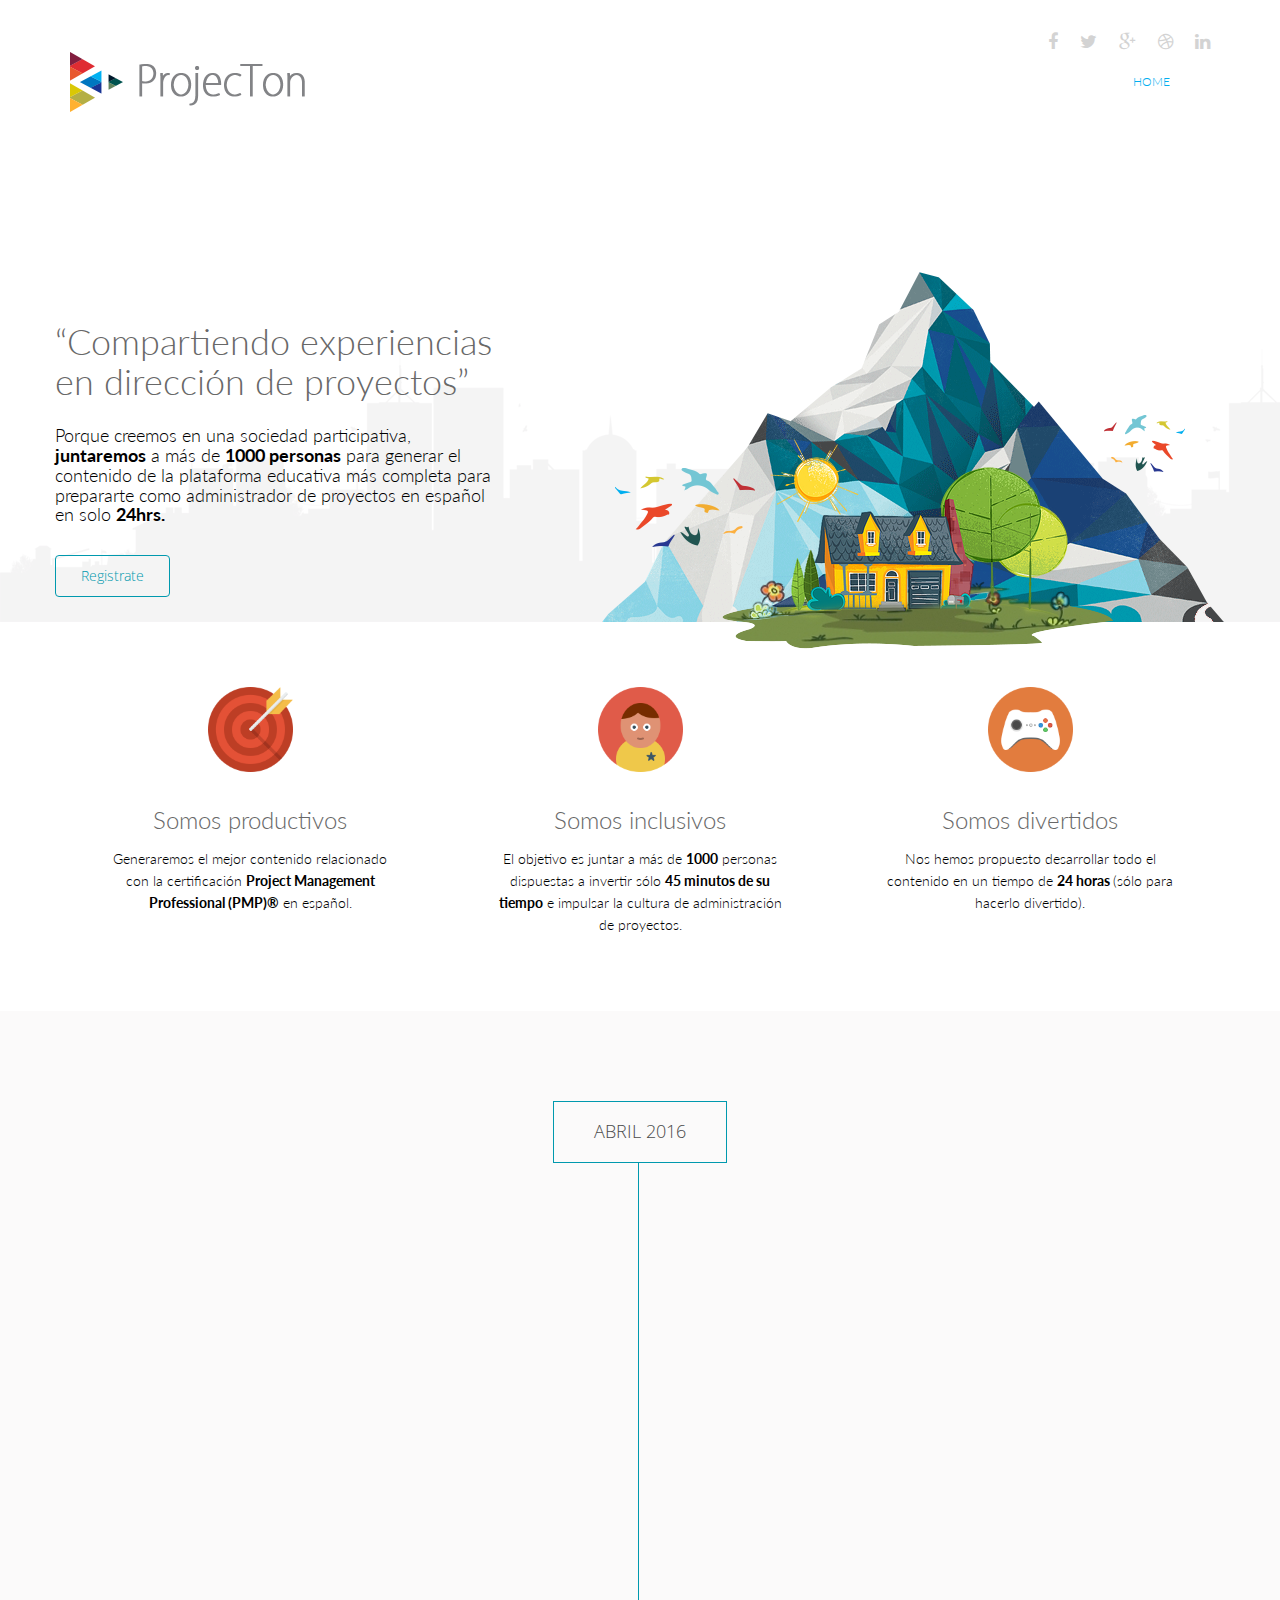
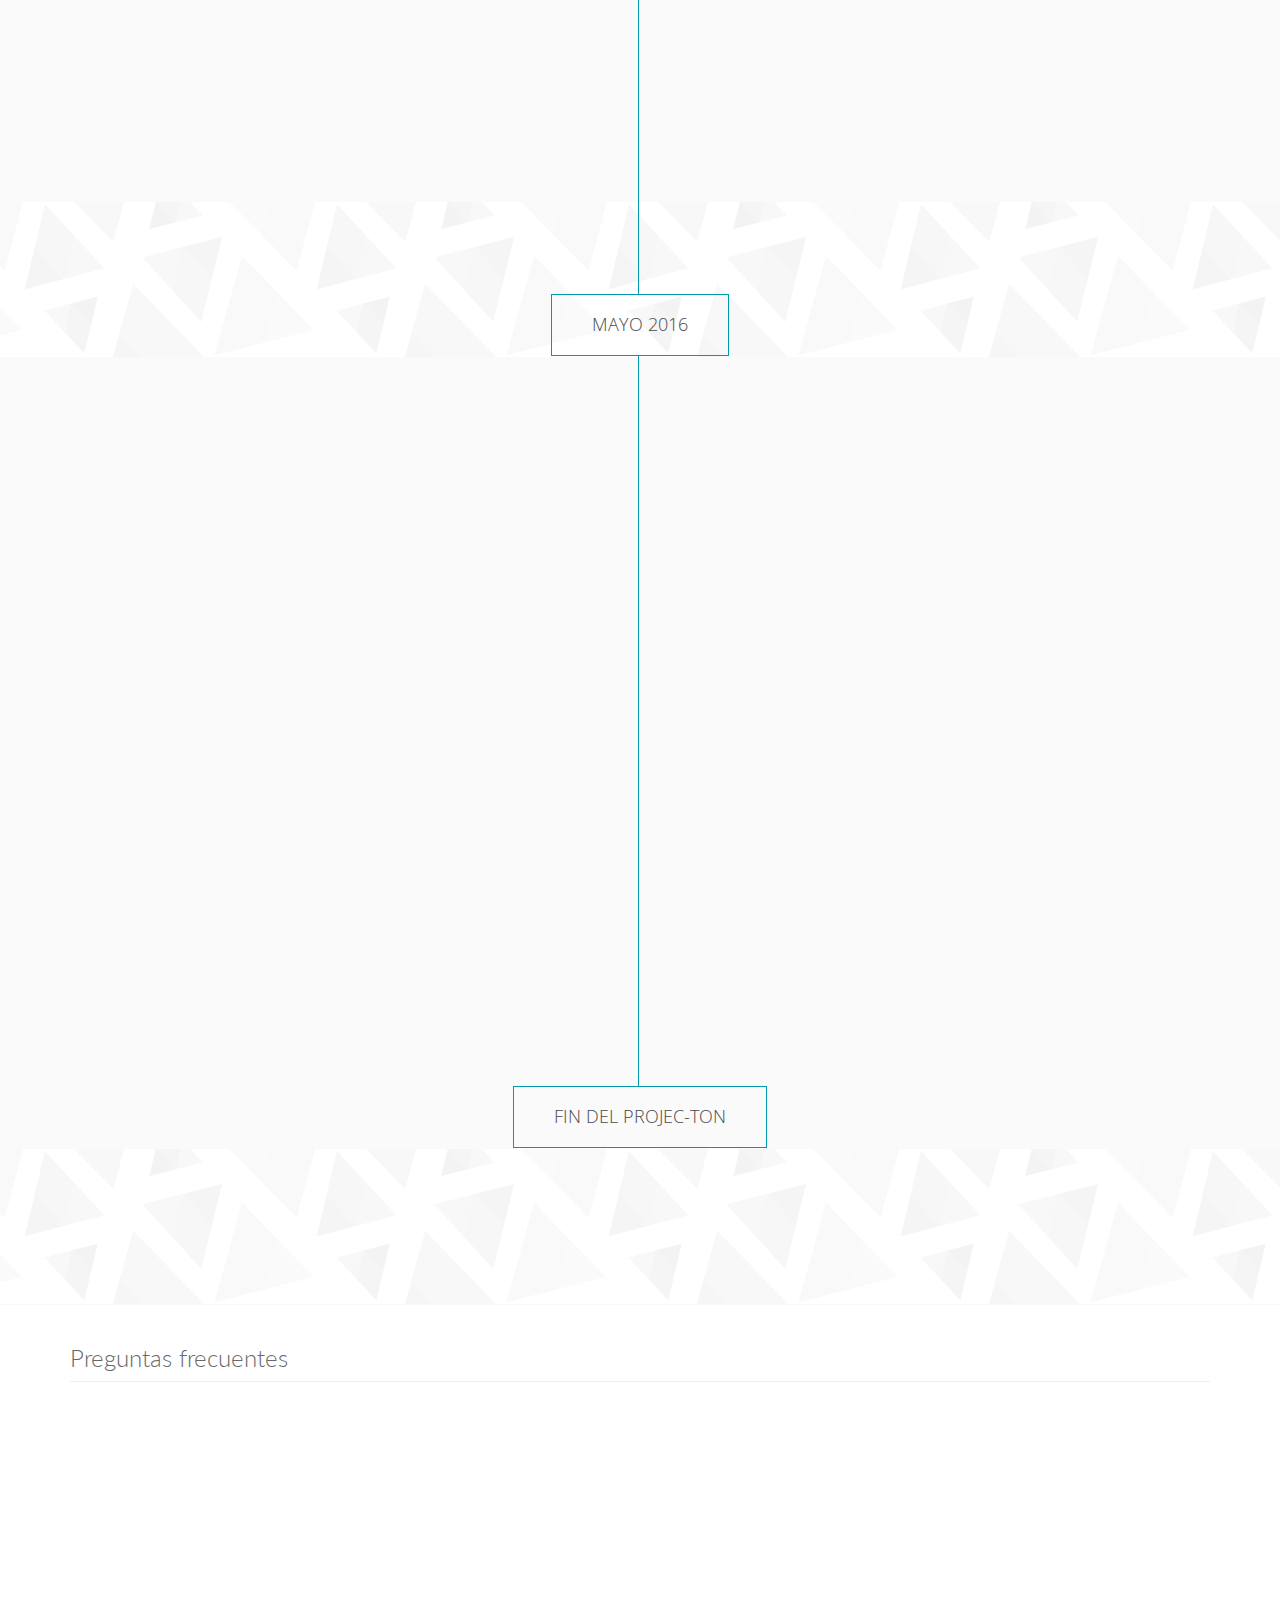
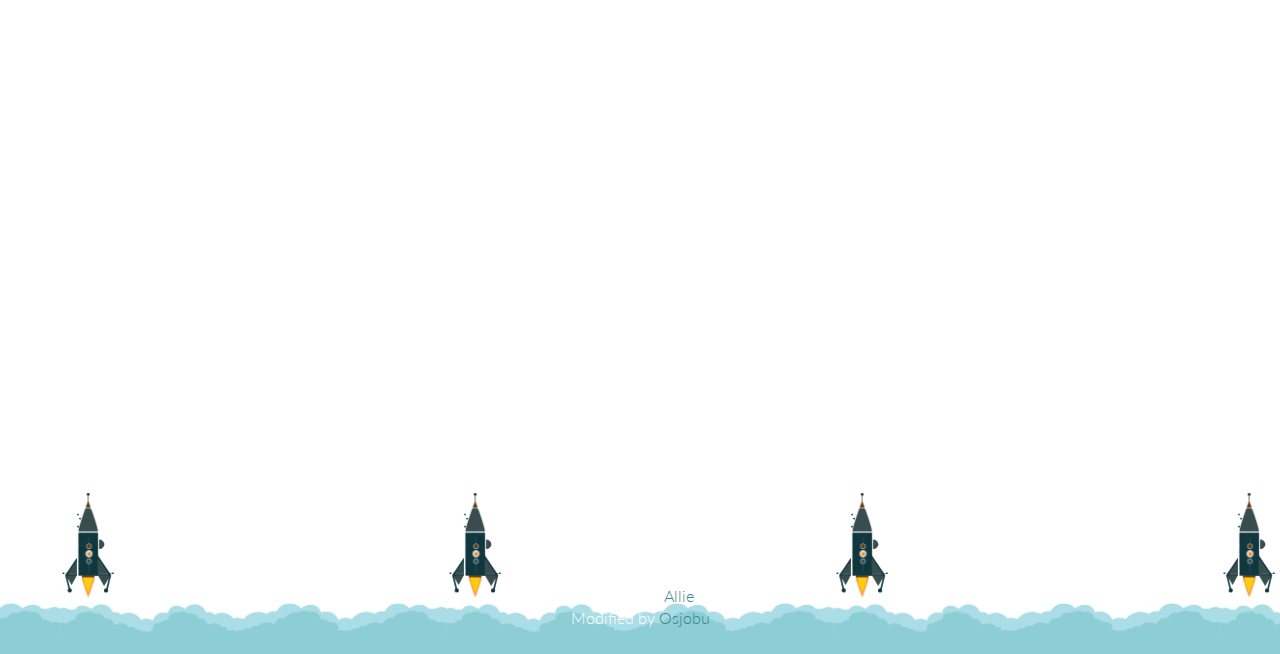
==== commit e7846ed2: "Se descargaron iconos y se comenzó con el objetivo" ====
--- a/index.html
+++ b/index.html
@@ -3,8 +3,8 @@
 <head>
     <meta charset="utf-8">
     <meta name="viewport" content="width=device-width, initial-scale=1.0">
-    <meta name="description" content="">
-    <meta name="author" content="">
+    <meta name="description" content="ProjecTon: Compartiendo experiencias en dirección de proyectos.">
+    <meta name="author" content="Oscar Gascon Busio">
     
     <script>
   window.fbAsyncInit = function() {
@@ -26,19 +26,19 @@
 	<meta property="fb:app_id" content="1522988117993830"/> 
 	<meta property="og:url" content="http://projecton.getsir.mx"/>
 	<meta property="og:type" content="article" />
-	<meta property="og:description" content="Porque creemos en una sociedad participativa, juntaremos a más de 1000 personas para generar el contenido de la plataforma educativa más completa para prepararte como administrador de proyectos en español en solo 24hrs." />
+	<meta property="og:description" content="Más de 1000 personas unidas para prepararte como administrador de proyectos en solo 24hrs." />
 	<meta property="og:site_name" content="ProjecTon" />
-	<meta property="og:title" content="ProjecTon Compartiendo experiencias en dirección de proyectos."/>
-	<meta property="og:image" content="http://projecton.getsir.mx/images/logo.png" />
+	<meta property="og:title" content="ProjecTon: Compartiendo experiencias en dirección de proyectos."/>
+	<meta property="og:image" content="http://projecton.getsir.mx/images/team.jpg" />
 	
 	<!-- Twitter Summary Card -->
 	<meta name="twitter:card" content="summary_large_image"/>
 	<meta name="twitter:site" content="@getsir">
 	<meta name="twitter:creator" content="@getsir"/>
 	<meta name="twitter:url" content="http://projecton.getsir.mx"/>
-	<meta name="twitter:title" content="ProjecTon Compartiendo experiencias en dirección de proyectos."/>
-	<meta name="twitter:description" content="Porque creemos en una sociedad participativa, juntaremos a más de 1000 personas para generar el contenido de la plataforma educativa más completa para prepararte como administrador de proyectos en español en solo 24hrs."/>
-	<meta name="twitter:image" content="http://projecton.getsir.mx/images/logo.png"/>
+	<meta name="twitter:title" content="ProjecTon: Compartiendo experiencias en dirección de proyectos."/>
+	<meta name="twitter:description" content="Más de 1000 personas unidas para prepararte como administrador de proyectos en solo 24hrs."/>
+	<meta name="twitter:image" content="http://projecton.getsir.mx/images/team.jpg"/>
     
     <title>ProjecTon</title>
     <link href="css/bootstrap.min.css" rel="stylesheet">
@@ -159,7 +159,7 @@
                     <div class="slide-text">
                         <h1>“Compartiendo experiencias en dirección de proyectos”</h1>
                         <h3>Porque creemos en una sociedad participativa,  <strong>juntaremos</strong> a más de <strong>1000 personas</strong> para generar el contenido de la plataforma educativa más completa para prepararte como administrador de proyectos en español en solo <strong>24hrs.</strong></h3>
-                        <a href="http://getsir.mx/go/projecton" target="_blank" class="btn btn-common">Registrate</a>
+                        <a href="http://getsir.mx/go/regprojecton" target="_blank" class="btn btn-common">Registrate</a>
                     </div>
                     <img src="images/home/slider/hill.png" class="slider-hill" alt="slider image">
                     <img src="images/home/slider/house.png" class="slider-house" alt="slider image">
@@ -179,7 +179,7 @@
                 <div class="col-sm-4 text-center padding wow fadeIn" data-wow-duration="1000ms" data-wow-delay="300ms">
                     <div class="single-service">
                         <div class="wow scaleIn" data-wow-duration="500ms" data-wow-delay="300ms">
-                            <img src="images/home/icon1.png" alt="">
+                            <img src="images/home/productivos.png" alt="">
                         </div>
                         <h2>Somos productivos</h2>
                         <p>Generaremos el mejor contenido relacionado con la certificación <strong>Project Management Professional (PMP)®</strong> en español.</p>
@@ -188,7 +188,7 @@
                 <div class="col-sm-4 text-center padding wow fadeIn" data-wow-duration="1000ms" data-wow-delay="600ms">
                     <div class="single-service">
                         <div class="wow scaleIn" data-wow-duration="500ms" data-wow-delay="600ms">
-                            <img src="images/home/icon2.png" alt="">
+                            <img src="images/home/inclusivos.png" alt="">
                         </div>
                         <h2>Somos inclusivos</h2>
                         <p>El objetivo es juntar a más de <strong>1000</strong> personas dispuestas a invertir sólo <strong>45 minutos de su tiempo</strong> e impulsar la cultura de administración de proyectos.</p>
@@ -197,7 +197,7 @@
                 <div class="col-sm-4 text-center padding wow fadeIn" data-wow-duration="1000ms" data-wow-delay="900ms">
                     <div class="single-service">
                         <div class="wow scaleIn" data-wow-duration="500ms" data-wow-delay="900ms">
-                            <img src="images/home/icon3.png" alt="">
+                            <img src="images/home/divertidos.png" alt="">
                         </div>
                         <h2>Somos divertidos</h2>
                         <p>Nos hemos propuesto desarrollar todo el contenido en un tiempo de <strong>24 horas </strong>(sólo para hacerlo divertido).</p>
@@ -222,20 +222,20 @@
 	                            <div class="single-blog timeline">
 	                                <div class="single-blog-wrapper">
 	                                    <div class="post-thumb">
-	                                        <img src="images/blog/timeline/1.jpg" class="img-responsive" alt="">
-	                                        <div class="post-overlay">
+	                                        <img src="images/home/registro.jpg" class="img-responsive" alt="">
+	                                        <!-- <div class="post-overlay">
 	                                           <span class="uppercase"><a href="#">14 <br><small>Feb</small></a></span>
-	                                       </div>
+	                                       </div> -->
 	                                    </div>
 	                                </div>
 	                                <div class="post-content overflow">
-	                                    <h2 class="post-title bold"><a  href="http://getsir.mx/go/projecton" target="_blank">1.- REALIZA TU REGISTRO.</a></h2>
+	                                    <h2 class="post-title bold"><a  href="http://getsir.mx/go/regprojecton" target="_blank">1.- REALIZA TU REGISTRO.</a></h2>
 	                                    <h3 class="post-author">Registrate.</h3>
 	                                    <p>Es necesario que te registres para contabilizar a todos los participantes y poder hacer que este evento sea extraordinario.</p>
 	                                    <p>El registro lo puedes realizar apartir del <strong>15 al 30 de Abril</strong> del 2016.</p>
 	                                    <!-- <a href="#" class="read-more">View More</a> -->
 	                                    <div class="post-bottom overflow">
-	                                    	<h3 class="post-author"><a href="http://getsir.mx/go/projecton" target="_blank">Utiliza el formulario de registro.</a></h3>
+	                                    	<h3 class="post-author"><a href="http://getsir.mx/go/regprojecton" target="_blank">Utiliza el formulario de registro.</a></h3>
 	                                    </div>
 	                                </div>
 	                            </div>
@@ -244,10 +244,10 @@
 	                            <div class="single-blog timeline">
 	                                <div class="single-blog-wrapper">
 	                                    <div class="post-thumb">
-	                                        <img src="images/blog/timeline/2.jpg" class="img-responsive" alt="">
-	                                        <div class="post-overlay">
+	                                        <img src="images/home/mail.jpg" class="img-responsive" alt="">
+	                                        <!-- <div class="post-overlay">
 	                                           <span class="uppercase"><a href="#">14 <br><small>Feb</small></a></span>
-	                                       </div>
+	                                       </div> -->
 	                                    </div>
 	                                </div>
 	                                <div class="post-content overflow">
@@ -291,10 +291,10 @@
 	                            <div class="single-blog timeline">
 	                                <div class="single-blog-wrapper">
 	                                    <div class="post-thumb">
-	                                        <img src="images/blog/timeline/3.jpg" class="img-responsive" alt="">
-	                                        <div class="post-overlay">
+	                                        <img src="images/home/simulacion.jpg" class="img-responsive" alt="">
+	                                        <!-- <div class="post-overlay">
 	                                           <span class="uppercase"><a href="#">14 <br><small>Feb</small></a></span>
-	                                       </div>
+	                                       </div> -->
 	                                    </div>
 	                                </div>
 	                                <div class="post-content overflow">
@@ -312,14 +312,14 @@
 	                            <div class="single-blog timeline">
 	                                <div class="single-blog-wrapper">
 	                                    <div class="post-thumb">
-	                                        <img src="images/blog/timeline/4.jpg" class="img-responsive" alt="">
-	                                        <div class="post-overlay">
+	                                        <img src="images/home/day.jpg" class="img-responsive" alt="">
+	                                        <!-- <div class="post-overlay">
 	                                           <span class="uppercase"><a href="#">14 <br><small>Feb</small></a></span>
-	                                       </div>
+	                                       </div> -->
 	                                    </div>
 	                                </div>
 	                               <div class="post-content overflow">
-	                                    <h2 class="post-title bold">4.- EL GRAN DÍA LELGO.</h2>
+	                                    <h2 class="post-title bold">4.- EL GRAN DÍA LLEGO.</h2>
 	                                    <h3 class="post-author">Registra tu trabajo en la plataforma.</h3>
 	                                    <p>En este momento el tiempo empezará a correr y la plataforma estará abierta para que registres tu trabajo justo como lo hiciste en la simulación.</p>
 	                                    <p>Ahora es momento de celebrar y pasar a la historia.</p>
@@ -347,11 +347,11 @@
                     <div class="action take-tour">
                         <div class="col-sm-7 wow fadeInLeft" data-wow-duration="500ms" data-wow-delay="300ms">
                             <h1 class="title">Little things make big things happen</h1>
-                            <p>A responsive, retina-ready &amp; wide multipurpose template.</p>
+                            <!-- <p>A responsive, retina-ready &amp; wide multipurpose template.</p> -->
                         </div>
                         <div class="col-sm-5 text-center wow fadeInRight" data-wow-duration="500ms" data-wow-delay="300ms">
                             <div class="tour-button">
-                                <a href="http://getsir.mx/go/projecton" target="_blank" class="btn btn-common">QUIERO UNIRME</a>
+                                <a href="http://getsir.mx/go/regprojecton" target="_blank" class="btn btn-common">QUIERO UNIRME</a>
                              </div>
                         </div>
                     </div>
@@ -449,69 +449,6 @@
     <footer id="footer">
         <div class="container">
             <div class="row">
-                <div class="col-sm-12 text-center bottom-separator">
-                    <img src="images/home/under.png" class="img-responsive inline" alt="">
-                </div>
-                <div class="col-md-4 col-sm-6">
-                    <div class="testimonial bottom">
-                        <h2>Testimonial</h2>
-                        <div class="media">
-                            <div class="pull-left">
-                                <a href="#"><img src="images/home/profile1.png" alt=""></a>
-                            </div>
-                            <div class="media-body">
-                                <blockquote>"Don't be a lone wolf. Lean on the experience and smarts of your teammates, investors, and mentors to help solve the tough problems and take advantage of the opportunities."</blockquote>
-                                <h3><a>-Seth Bannon, founder and CEO of Amicus.</a></h3>
-                            </div>
-                         </div>
-                        <div class="media">
-                            <div class="pull-left">
-                                <a href="#"><img src="images/home/profile2.png" alt=""></a>
-                            </div>
-                            <div class="media-body">
-                                <blockquote>It is through science that we understand the world around us, and by understanding the world around us, we not only contribute to ourselves, our family, to our communities, etc. - you also contribute to the basic development and evolution of humanity.</blockquote>
-                                <h3><a href="">- Rusty Schweickart, former astronaut and author.</a></h3>
-                            </div>
-                        </div>   
-                    </div> 
-                </div>
-                <div class="col-md-3 col-sm-6">
-                    <div class="contact-info bottom">
-                        <h2>Contacts</h2>
-                        <address>
-                        E-mail: <a href="mailto:someone@example.com">email@email.com</a> <br> 
-                        Phone: +1 (123) 456 7890 <br> 
-                        Fax: +1 (123) 456 7891 <br> 
-                        </address>
-
-                        <h2>Address</h2>
-                        <address>
-                        Unit C2, St.Vincent's Trading Est., <br> 
-                        Feeder Road, <br> 
-                        Bristol, BS2 0UY <br> 
-                        United Kingdom <br> 
-                        </address>
-                    </div>
-                </div>
-                <div class="col-md-4 col-sm-12">
-                    <div class="contact-form bottom">
-                        <h2>Send a message</h2>
-                        <form id="main-contact-form" name="contact-form" method="post" action="sendemail.php">
-                            <div class="form-group">
-                                <input type="text" name="name" class="form-control" required="required" placeholder="Name">
-                            </div>
-                            <div class="form-group">
-                                <input type="email" name="email" class="form-control" required="required" placeholder="Email Id">
-                            </div>
-                            <div class="form-group">
-                                <textarea name="message" id="message" required="required" class="form-control" rows="8" placeholder="Your text here"></textarea>
-                            </div>                        
-                            <div class="form-group">
-                                <input type="submit" name="submit" class="btn btn-submit" value="Submit">
-                            </div>
-                        </form>
-                    </div>
-                </div>
                 <div class="col-sm-12">
                     <div class="copyright-text text-center">
                         <p>&copy; ProjecTon 2016. All Rights Reserved.</p>
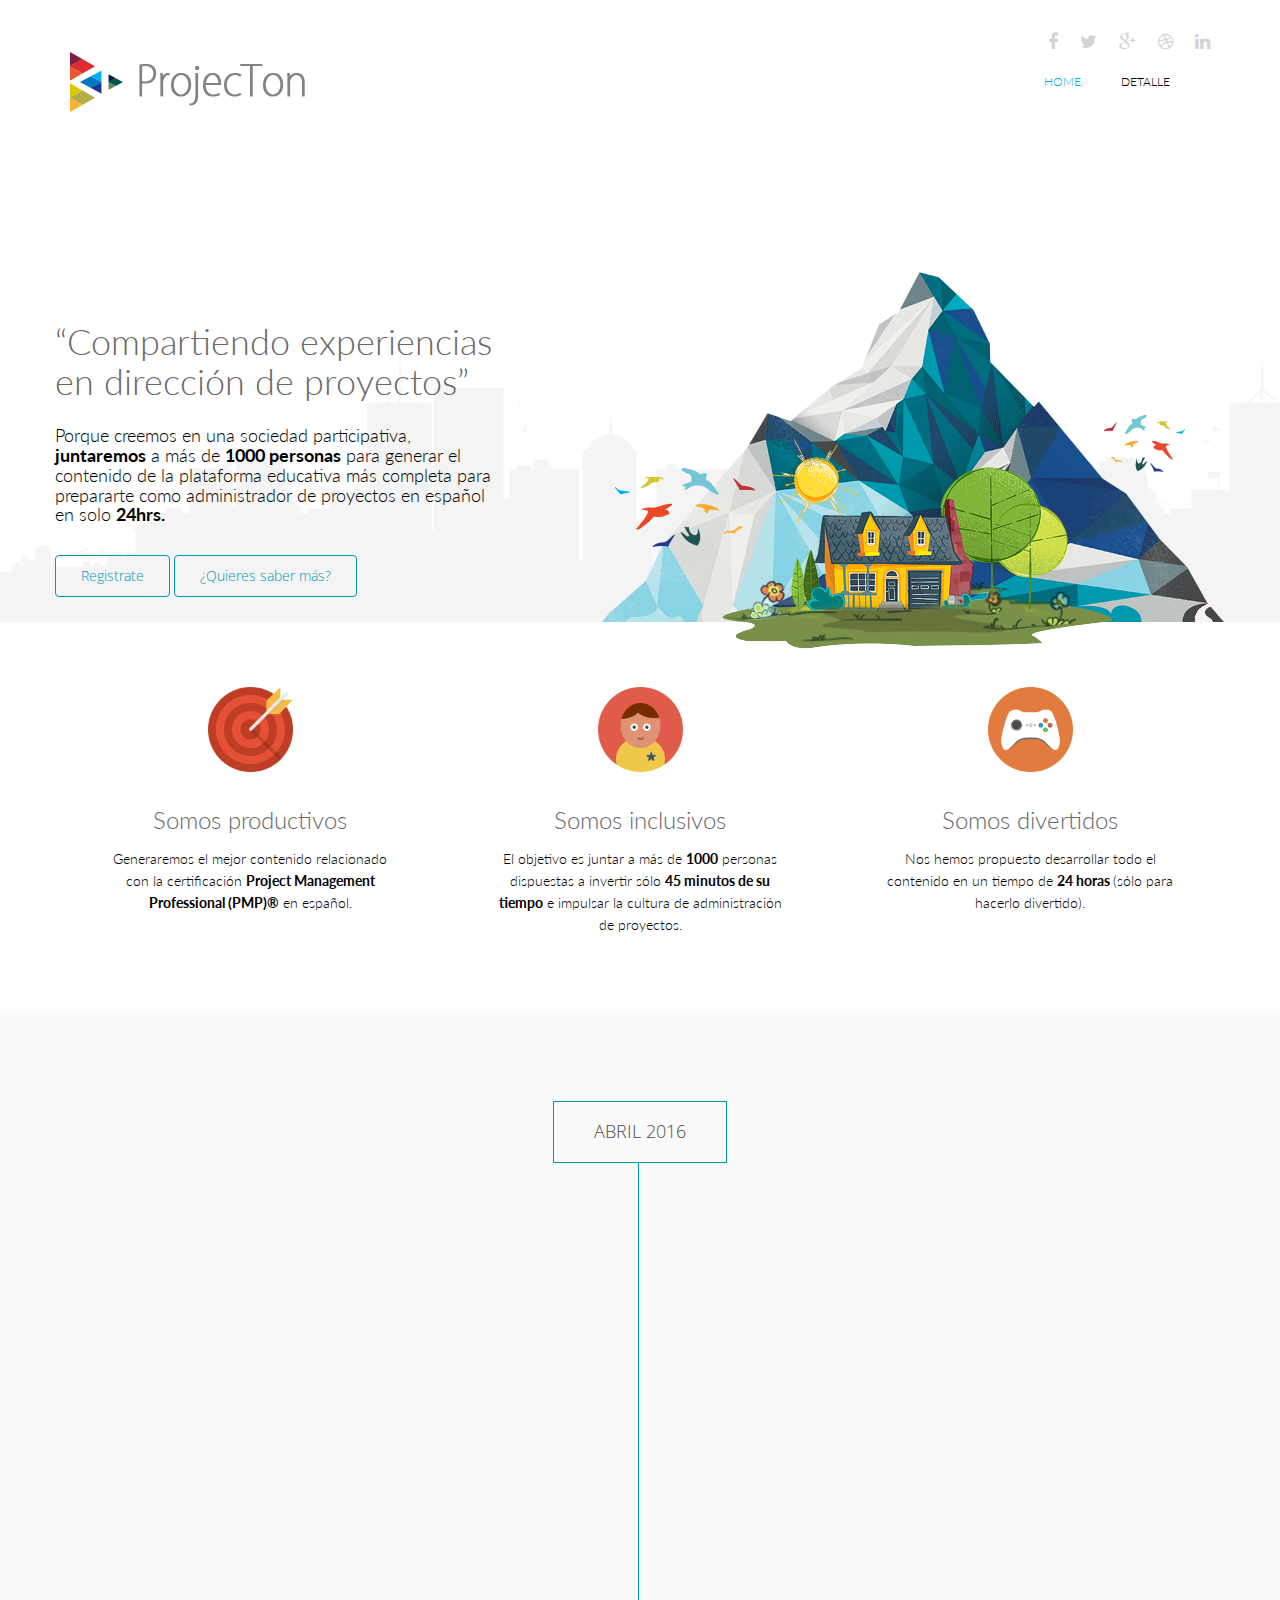
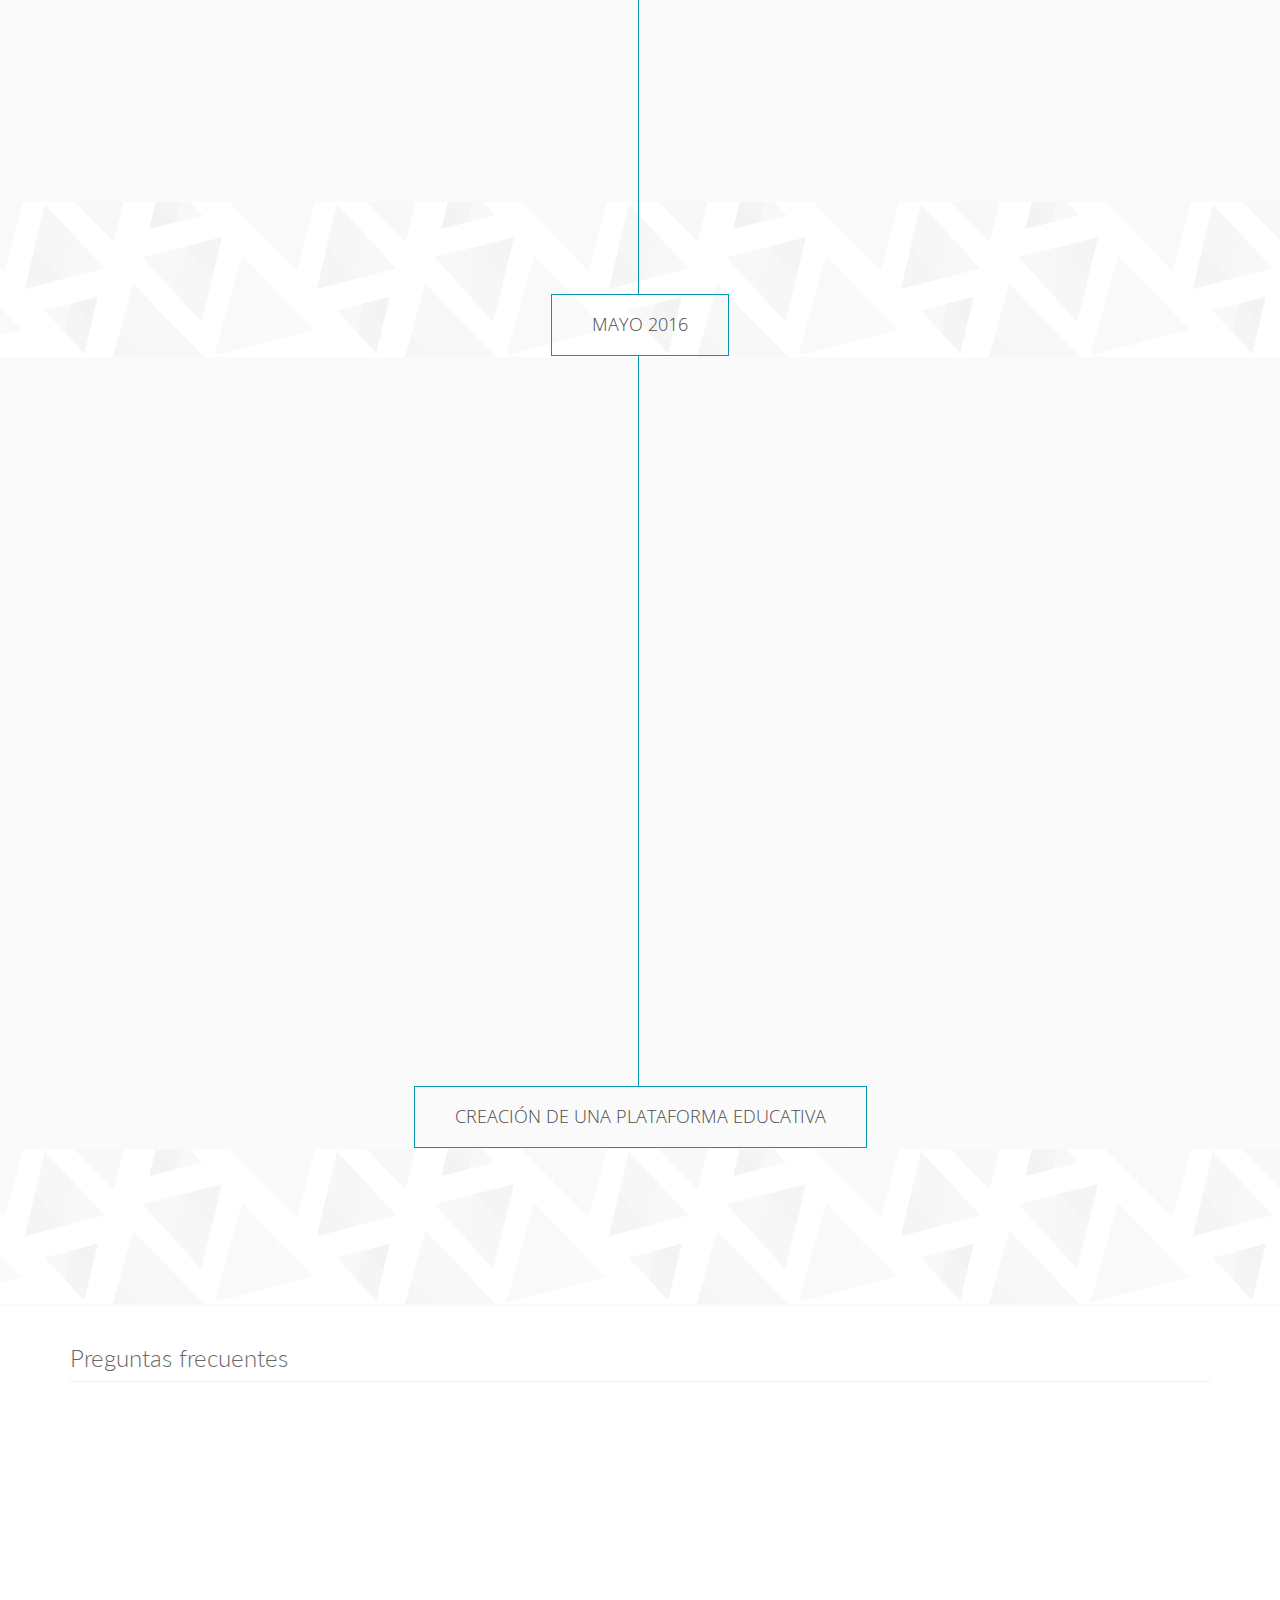
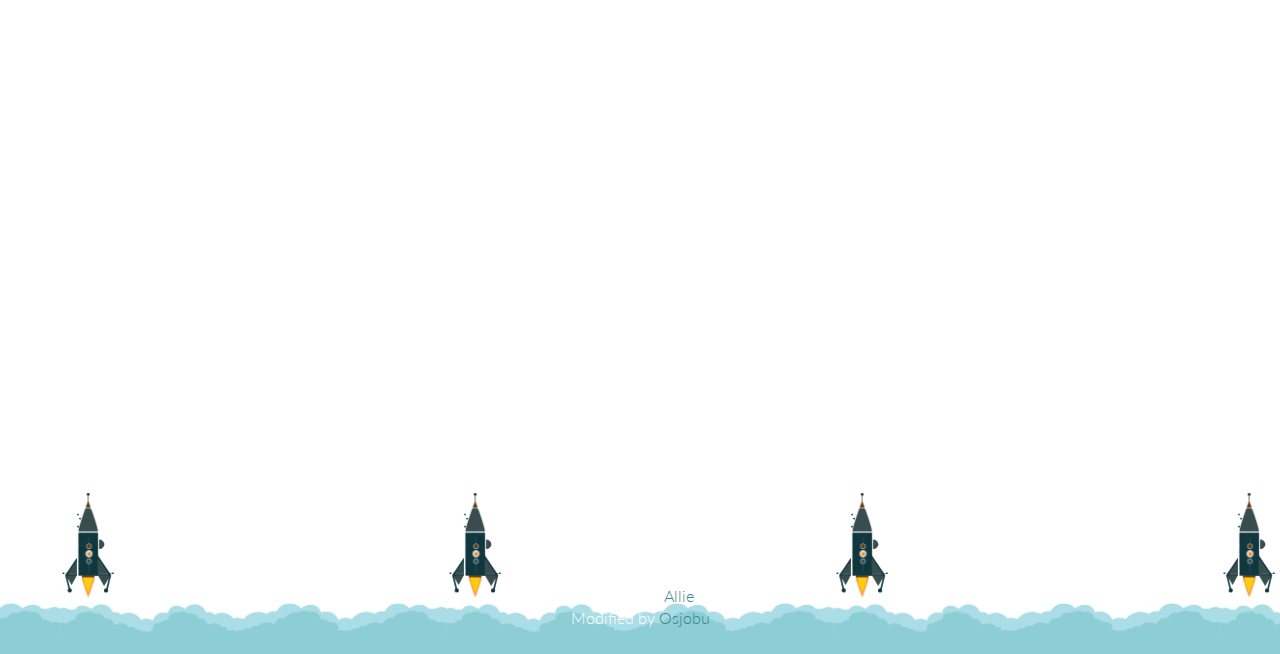
==== commit 68eb2c27: "Se termino de describir la idea." ====
--- a/index.html
+++ b/index.html
@@ -104,39 +104,7 @@
                 <div class="collapse navbar-collapse">
                     <ul class="nav navbar-nav navbar-right">
                         <li class="active"><a href="index.html">Home</a></li>
-                        <!-- <li class="dropdown"><a href="#">Pages <i class="fa fa-angle-down"></i></a>
-                            <ul role="menu" class="sub-menu">
-                                <li><a href="aboutus.html">About</a></li>
-                                <li><a href="aboutus2.html">About 2</a></li>
-                                <li><a href="service.html">Services</a></li>
-                                <li><a href="pricing.html">Pricing</a></li>
-                                <li><a href="contact.html">Contact us</a></li>
-                                <li><a href="contact2.html">Contact us 2</a></li>
-                                <li><a href="404.html">404 error</a></li>
-                                <li><a href="coming-soon.html">Coming Soon</a></li>
-                            </ul>
-                        </li>   -->                  
-                        <!-- <li class="dropdown"><a href="blog.html">Blog <i class="fa fa-angle-down"></i></a>
-                            <ul role="menu" class="sub-menu">
-                                <li><a href="blog.html">Blog Default</a></li>
-                                <li><a href="blogtwo.html">Timeline Blog</a></li>
-                                <li><a href="blogone.html">2 Columns + Right Sidebar</a></li>
-                                <li><a href="blogthree.html">1 Column + Left Sidebar</a></li>
-                                <li><a href="blogfour.html">Blog Masonary</a></li>
-                                <li><a href="blogdetails.html">Blog Details</a></li>
-                            </ul>
-                        </li> -->
-                        <!-- <li class="dropdown"><a href="portfolio.html">Portfolio <i class="fa fa-angle-down"></i></a>
-                            <ul role="menu" class="sub-menu">
-                                <li><a href="portfolio.html">Portfolio Default</a></li>
-                                <li><a href="portfoliofour.html">Isotope 3 Columns + Right Sidebar</a></li>
-                                <li><a href="portfolioone.html">3 Columns + Right Sidebar</a></li>
-                                <li><a href="portfoliotwo.html">3 Columns + Left Sidebar</a></li>
-                                <li><a href="portfoliothree.html">2 Columns</a></li>
-                                <li><a href="portfolio-details.html">Portfolio Details</a></li>
-                            </ul>
-                        </li>     -->                     
-                        <!--  <li><a href="shortcodes.html ">Shortcodes</a></li>-->                    
+                        <li><a href="detail.html">Detalle</a></li>        
                     </ul>
                 </div>
                <!--   <div class="search">
@@ -160,6 +128,7 @@
                         <h1>“Compartiendo experiencias en dirección de proyectos”</h1>
                         <h3>Porque creemos en una sociedad participativa,  <strong>juntaremos</strong> a más de <strong>1000 personas</strong> para generar el contenido de la plataforma educativa más completa para prepararte como administrador de proyectos en español en solo <strong>24hrs.</strong></h3>
                         <a href="http://getsir.mx/go/regprojecton" target="_blank" class="btn btn-common">Registrate</a>
+                        <a href="detail.html" class="btn btn-common">¿Quieres saber más?</a>
                     </div>
                     <img src="images/home/slider/hill.png" class="slider-hill" alt="slider image">
                     <img src="images/home/slider/house.png" class="slider-house" alt="slider image">
@@ -331,7 +300,7 @@
 	                        </div>
 	                    </div>
 	                    <div class="timeline-date text-center">
-	                        <a href="#" class="btn btn-common">FIN DEL PROJEC-TON</a>
+	                        <a href="#" class="btn btn-common">CREACIÓN DE UNA PLATAFORMA EDUCATIVA</a>
 	                    </div>
 	                </div>
             </div>
@@ -416,8 +385,8 @@
                 <div class="col-sm-12">
                     <div class="clients text-center wow fadeInUp" data-wow-duration="500ms" data-wow-delay="300ms">
                         <p><img src="images/home/clients.png" class="img-responsive" alt=""></p>
-                        <h1 class="title">Conoce a detalle que es <strong>ProjecTon</strong></h1>
-                        <p>"You should make something. You should bring something into the world that wasn't in the world before. It doesn't matter what it is. It doesn't matter if it's a table or a film or gardening-everyone should create. You should do something, then sit back and say, 'I did that." - Ricky Gervais.</p>
+						<h1 class="title"><a href="detail.html">Conoce a detalle que es <strong>ProjecTon</strong></a></h1>
+                         <p class="projectonText">"<strong>You should make something.</strong> You should bring something into the world that wasn't in the world before. It doesn't matter what it is. It doesn't matter if it's a table or a film or gardening-everyone should create. You should do something, then sit back and say, <strong>'I did that</strong>." - Ricky Gervais.</p>
                     </div>
                     <!-- 
                     <div class="clients-logo wow fadeIn" data-wow-duration="1000ms" data-wow-delay="600ms">
--- a/css/main.css
+++ b/css/main.css
@@ -2722,4 +2722,8 @@
   -webkit-box-shadow: 0 0 0 5px rgba(0,0,0,.1) inset;
   border-radius: 100%;
   margin: 10px 0;
+}
+
+p.projectonText {
+    font-size: 1.2em;
 }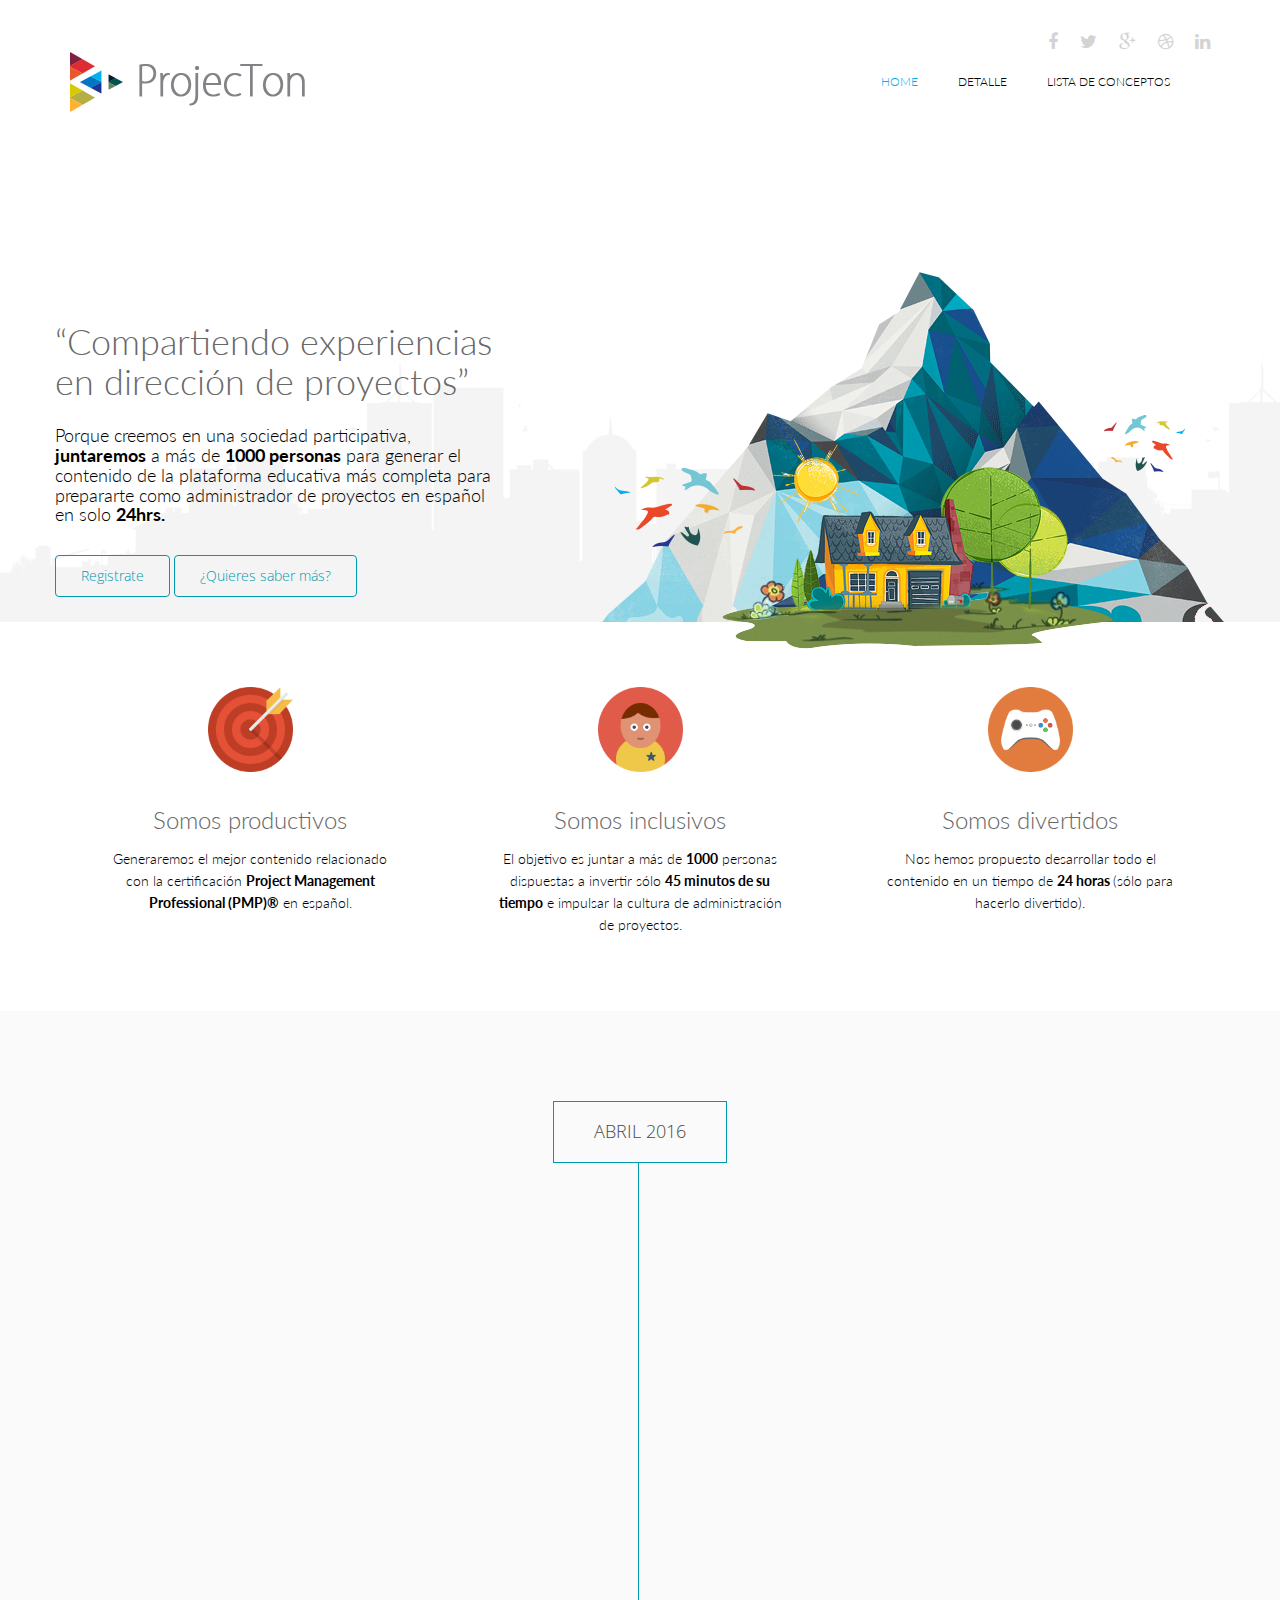
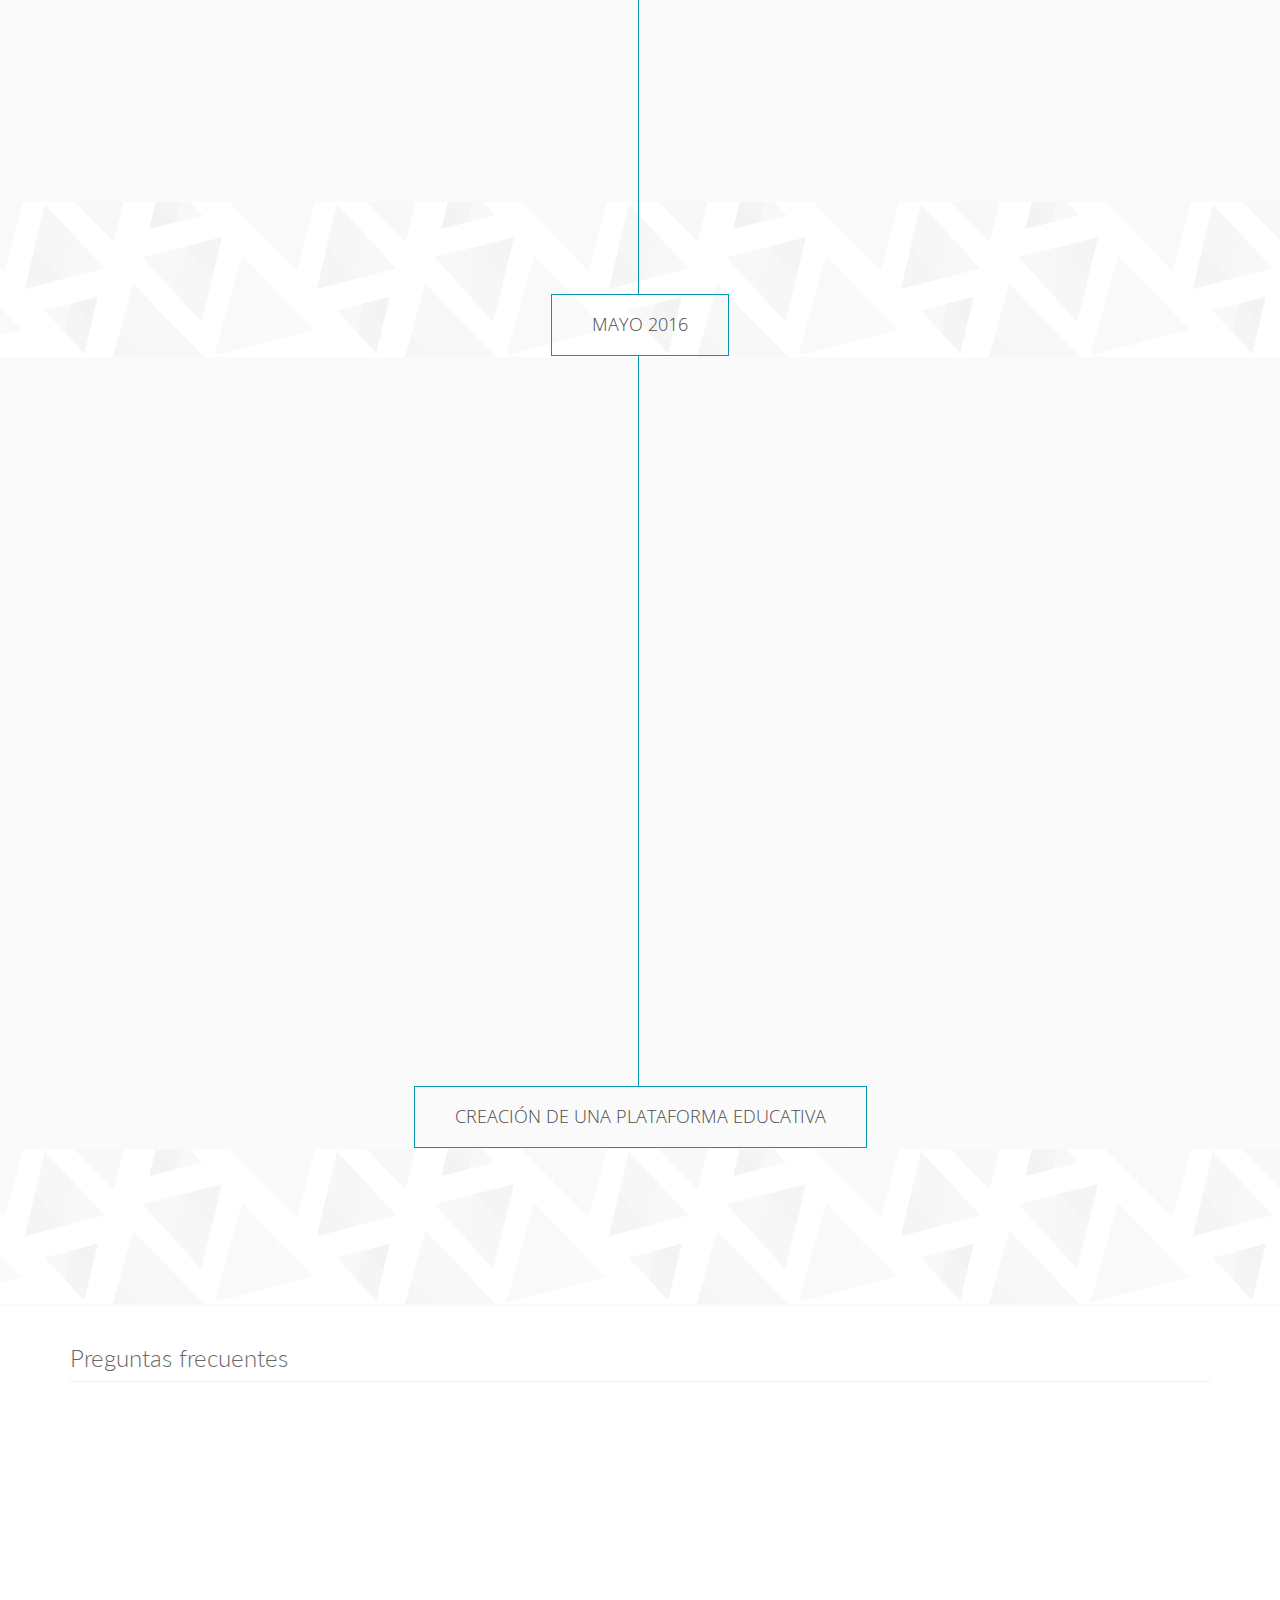
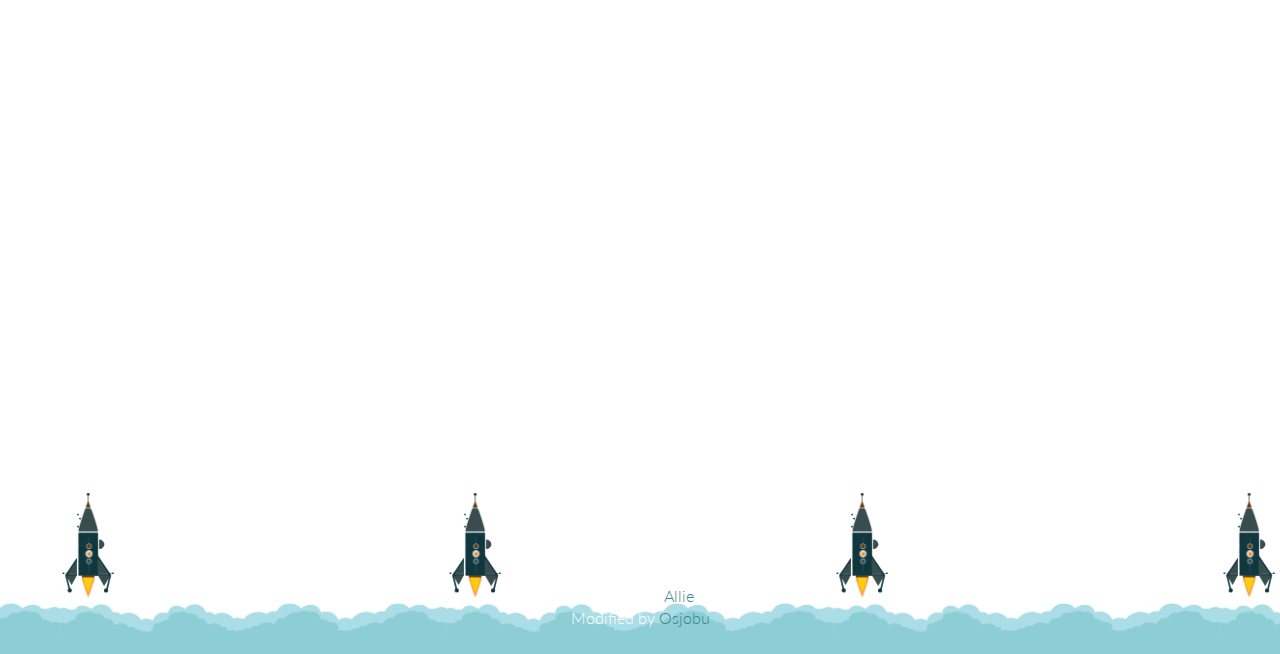
==== commit 0f665cfa: "Se agrego la página del listado con el temario." ====
--- a/index.html
+++ b/index.html
@@ -104,7 +104,8 @@
                 <div class="collapse navbar-collapse">
                     <ul class="nav navbar-nav navbar-right">
                         <li class="active"><a href="index.html">Home</a></li>
-                        <li><a href="detail.html">Detalle</a></li>        
+                        <li><a href="detail.html">Detalle</a></li>    
+                        <li><a href="listaconceptos.html">Lista de conceptos</a></li>     
                     </ul>
                 </div>
                <!--   <div class="search">
@@ -225,7 +226,7 @@
 	                                    <p>Por medio del correo electrónico que proporcionaste, recibiras la <strong>asignación de tu tema</strong>. </p>
 	                                    <p>No te preocupes, los temas son muy cortos ya que somos una comunidad muy grande y no necesitarás más de 45 minutos para <strong>investigarlo</strong>, <strong>resumirlo</strong> y <strong>desarrollarlo</strong> con tus propias palabras.</p>
 	                                    <div class="post-bottom overflow">
-											<a href="#" class="read-more">Aquí puedes consultar todos los temas.</a>
+											<a href="listaconceptos.html" class="read-more">Aquí puedes consultar todos los temas.</a>
 	                                    </div>
 	                                </div>
 	                            </div>
